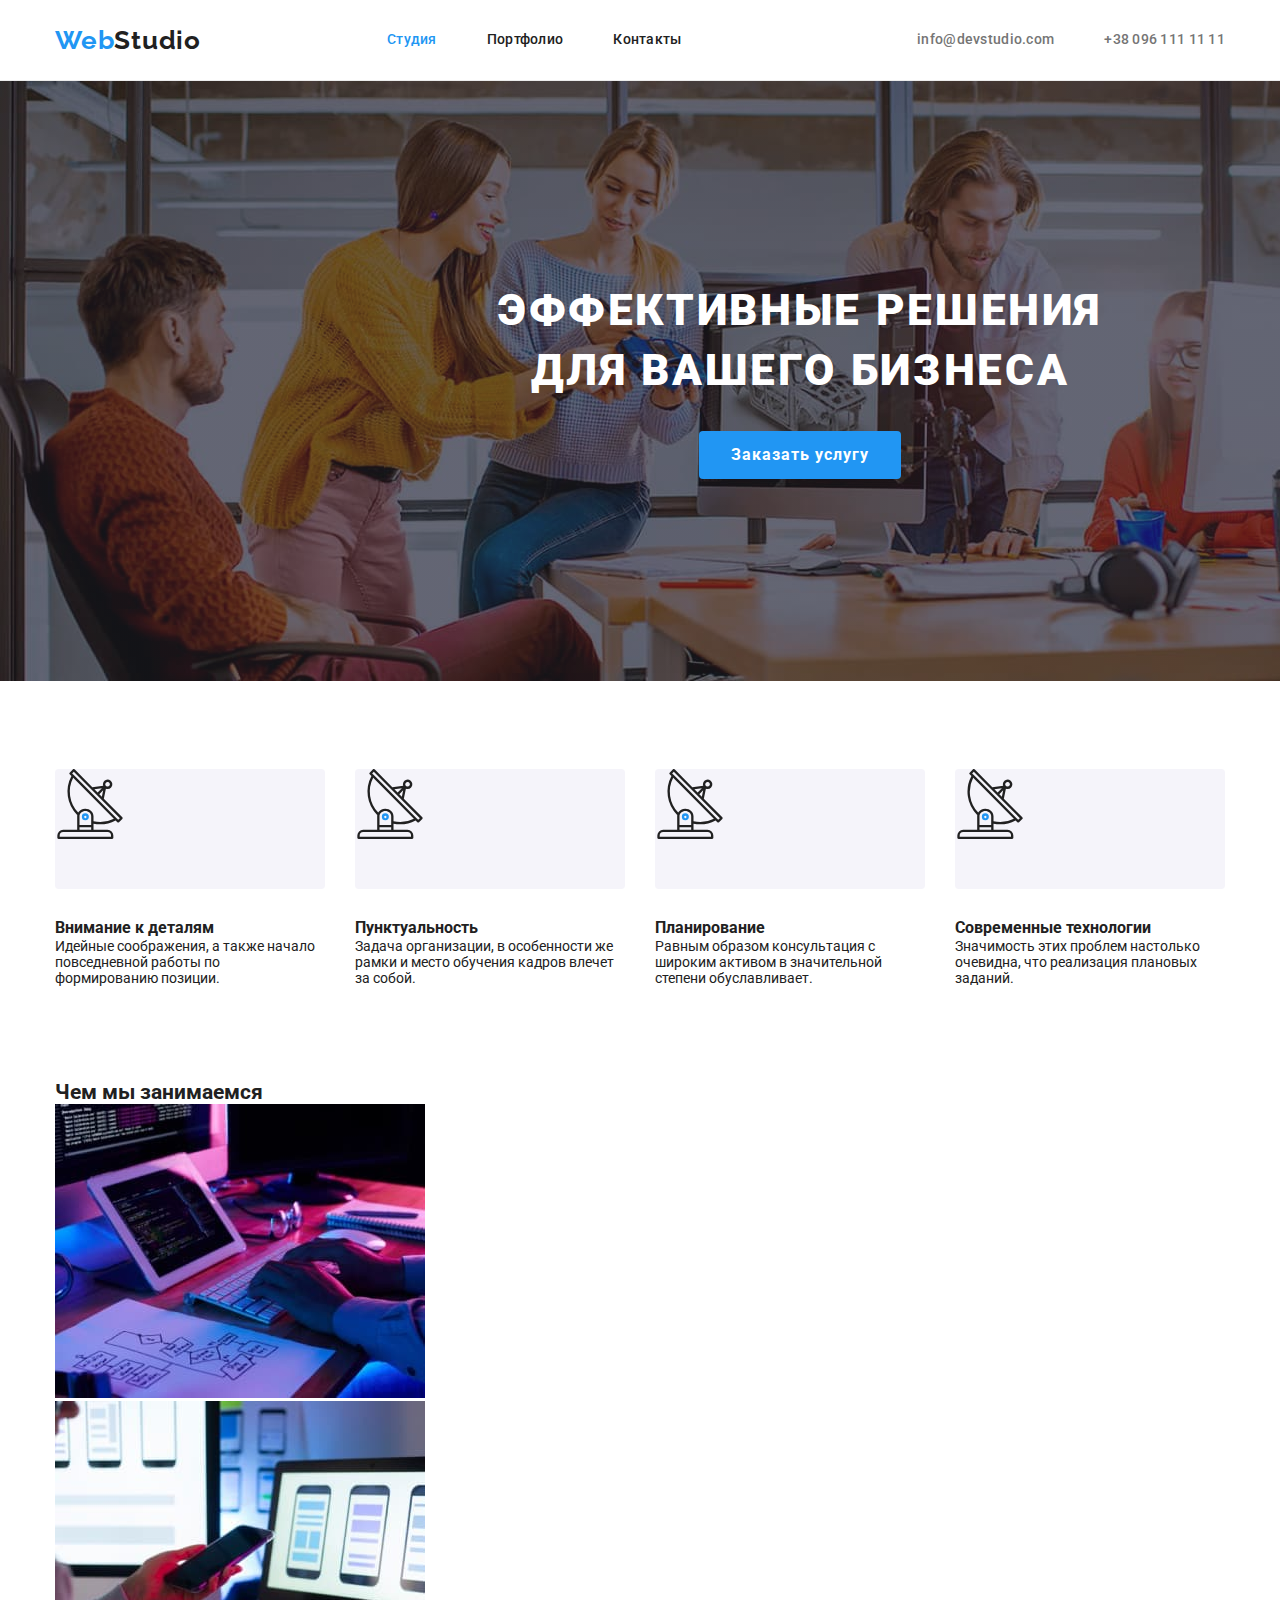
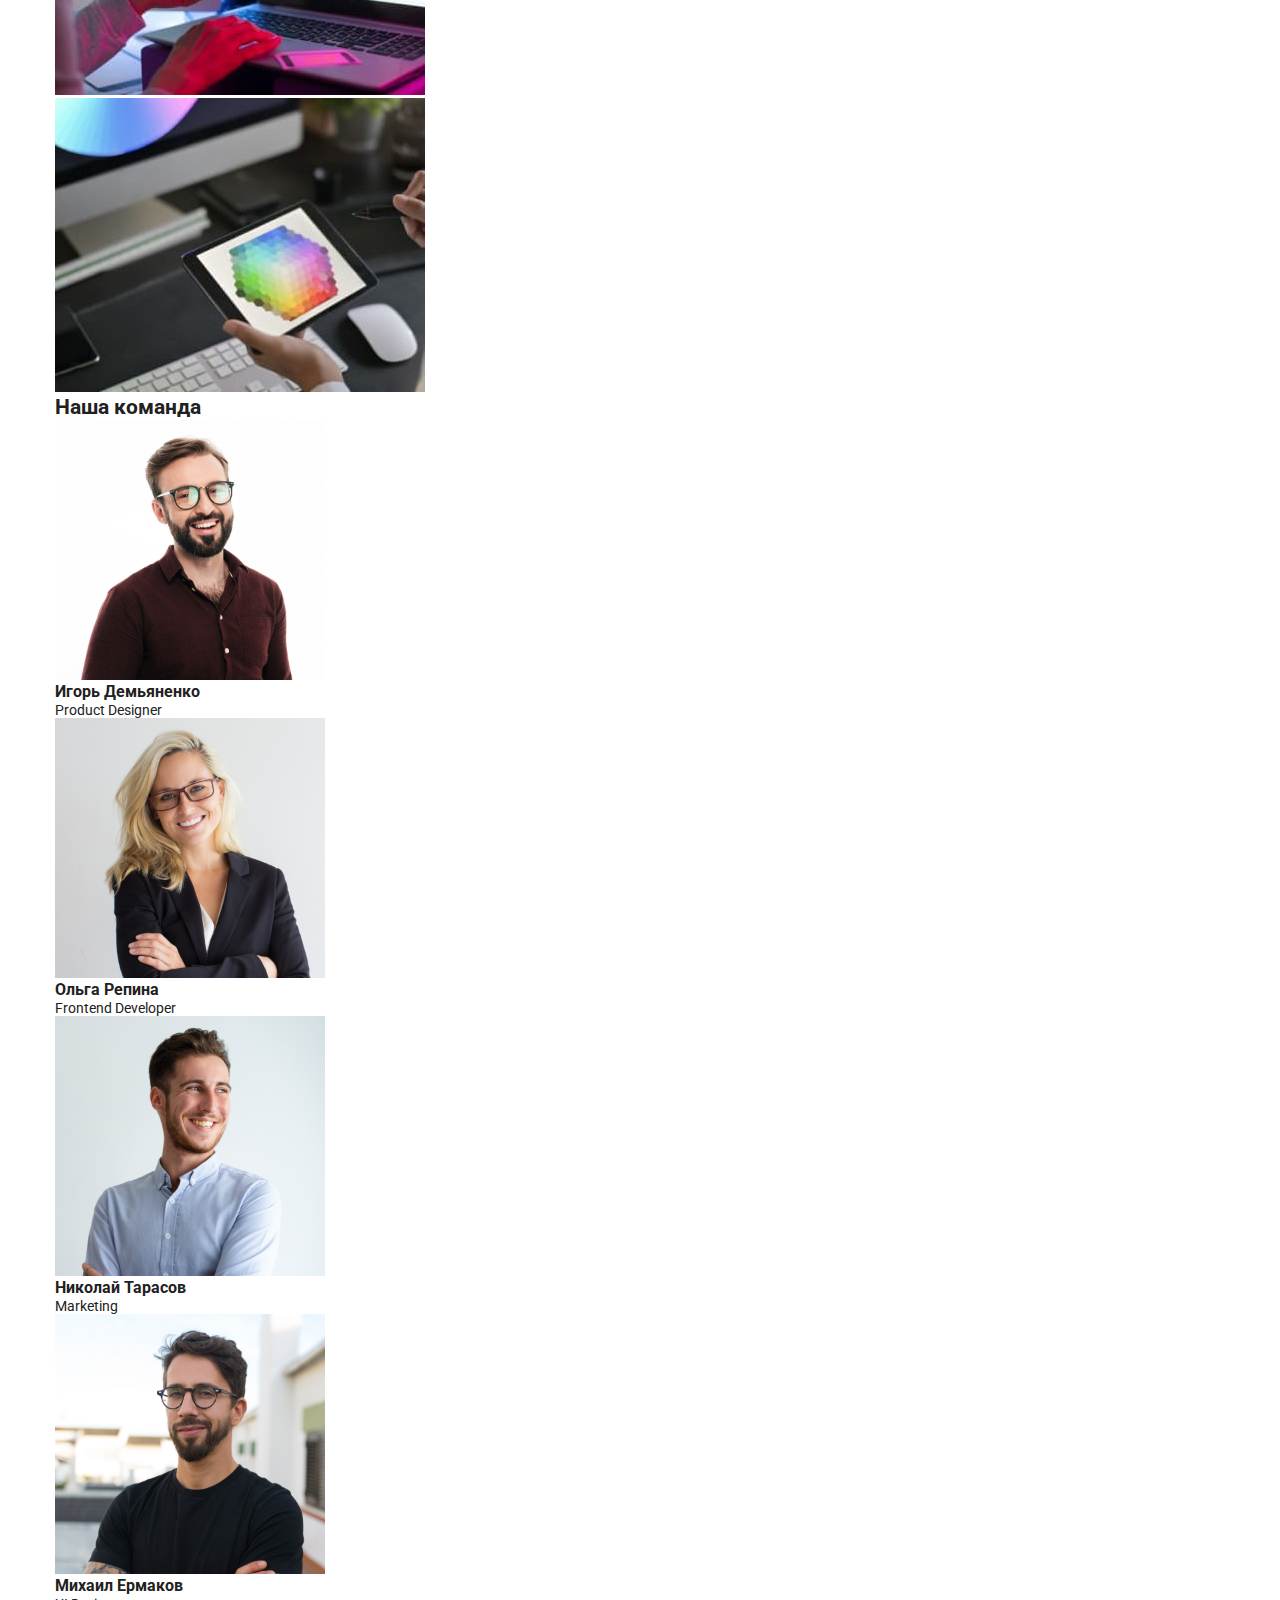
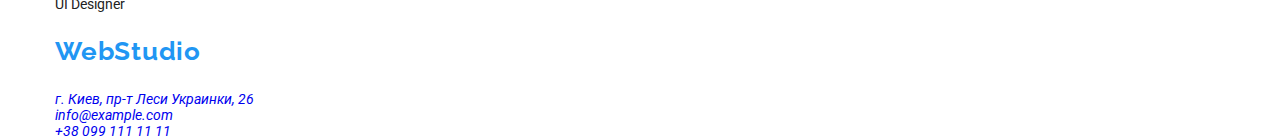
==== index.html @ 87e6124d "mod -4" ====
<!DOCTYPE html>
<html lang="ru">
  <head>
    <meta charset="UTF-8" />
    <meta http-equiv="X-UA-Compatible" content="IE=edge" />
    <meta name="viewport" content="width=device-width, initial-scale=1.0" />
    <link rel="preconnect" href="https://fonts.googleapis.com" />
    <link rel="preconnect" href="https://fonts.gstatic.com" crossorigin />
    <link
      href="https://fonts.googleapis.com/css2?family=Raleway:wght@700&family=Roboto:wght@700;900&display=swap"
      rel="stylesheet"
    />
    <title>WebStudio</title>
    <link
      rel="stylesheet"
      href="https://cdnjs.cloudflare.com/ajax/libs/modern-normalize/1.1.0/modern-normalize.min.css"
    />
    <link rel="stylesheet" href="./css/styles.css" />
  </head>

  <body>
    <header class="header">
      <div class="container header-section">
        <a class="logo link" href="./index.html">Web<span class="logo-two">Studio</span> </a>

        <nav class="header-nav">
          <ul class="nav-list list">
            <li class="nav-item"><a class="nav-link link current" href="">Студия</a></li>
            <li class="nav-item">
              <a class="nav-link link" href="./portfolio.html">Портфолио</a>
            </li>
            <li class="nav-item"><a class="nav-link link" href="">Контакты</a></li>
          </ul>
        </nav>

        <ul class="header-contacts list">
          <li class="header-item">
            <a class="header-contact link" href="mailto:info@devstudio.com">info@devstudio.com</a>
          </li>
          <li class="header-item">
            <a class="header-contact link envelope" href="tel:+380961111111">+38 096 111 11 11</a>
          </li>
        </ul>
      </div>
    </header>

    <main>
      <!-- section 1 -->

      <section class="title">
        <div class="container">
          <!-- <div class="hero-container"> -->
          <h1 class="main-title">Эффективные решения для вашего бизнеса</h1>
          <button type="button" class="main-btn">Заказать услугу</button>
          <!-- </div> -->
        </div>
      </section>

      <!-- section 2 -->

      <section class="reasons">
        <div class="container">
          <h2 class="visually-hidden">Качества</h2>
          <ul class="reasons-list list">
            <li class="reasons-item">
              <h3 class="reasons-title">Внимание к деталям</h3>
              <p class="reasons-text">
                Идейные соображения, а также начало повседневной работы по формированию позиции.
              </p>
            </li>
            <li class="reasons-item">
              <h3 class="reasons-title">Пунктуальность</h3>
              <p class="reasons-text">
                Задача организации, в особенности же рамки и место обучения кадров влечет за собой.
              </p>
            </li>
            <li class="reasons-item">
              <h3 class="reasons-title">Планирование</h3>
              <p class="reasons-text">
                Равным образом консультация с широким активом в значительной степени обуславливает.
              </p>
            </li>
            <li class="reasons-item">
              <h3 class="reasons-title">Современные технологии</h3>
              <p class="reasons-text">
                Значимость этих проблем настолько очевидна, что реализация плановых заданий.
              </p>
            </li>
          </ul>
        </div>
      </section>

      <!-- section 3 -->

      <section class="about">
        <div class="container">
          <h2 class="about-subtitle">Чем мы занимаемся</h2>
          <ul class="about-list list">
            <li class="about-item">
              <img
                class="about-img"
                src="./images/about-img-1.jpg"
                alt="Разработка програмного обезпечения"
                width="370"
                height="294"
              />
            </li>
            <li class="about-item">
              <img
                class="about-img"
                src="./images/about-img-3.jpg"
                alt="Сосдание приложения для мобильных устройств"
                width="370"
                height="294"
              />
            </li>
            <li class="about-item">
              <img
                class="about-img"
                src="./images/about-img-2.jpg"
                alt="Рбота с палитрой цветов"
                width="370"
                height="294"
              />
            </li>
          </ul>
        </div>
      </section>

      <!-- section 4 -->

      <section class="specialist">
        <div class="container">
          <h2 class="specialist-title">Наша команда</h2>
          <ul class="specialist-list list">
            <li class="specialist-item">
              <img
                class="specialist-img"
                src="./images/tiam-img-1.jpg"
                alt="Дизайнер продукта"
                width="270"
                height="260"
              />
              <div class="card-content">
                <h3 class="specialist-item-title">Игорь Демьяненко</h3>
                <p class="specialist-text" lang="en">Product Designer</p>
              </div>
            </li>
            <li class="specialist-item">
              <img
                class="specialist-img"
                src="./images/tiam-img-2.jpg"
                alt="Фронтенд-разработчик"
                width="270"
                height="260"
              />
              <div class="card-content">
                <h3 class="specialist-item-title">Ольга Репина</h3>
                <p class="specialist-text" lang="en">Frontend Developer</p>
              </div>
            </li>
            <li class="specialist-item">
              <img
                class="specialist-img"
                src="./images/tiam-img-3.jpg"
                alt="Маркетинг"
                width="270"
                height="260"
              />
              <div class="card-content">
                <h3 class="specialist-item-title">Николай Тарасов</h3>
                <p class="specialist-text" lang="en">Marketing</p>
              </div>
            </li>
            <li class="specialist-item">
              <img
                class="specialist-img"
                src="./images/tiam-img-4.jpg"
                alt="Дизайнер пользовательского интерфейса"
                width="270"
                height="260"
              />
              <div class="card-content">
                <h3 class="specialist-item-title">Михаил Ермаков</h3>
                <p class="specialist-text" lang="en">UI Designer</p>
              </div>
            </li>
          </ul>
        </div>
      </section>
    </main>

    <!-- section 5 -->
    <footer class="footer">
      <div class="container">
        <a class="logo link" href="/index.html">Web<span class="logo-footer">Studio</span></a>
        <address class="address">
          <ul class="footer-list list">
            <li class="footer-address">
              <a class="footer-map link" href="https://goo.gl/maps/9qzrubKN1GBcPVM38" target="blank"
                >г. Киев, пр-т Леси Украинки, 26</a
              >
            </li>
            <li class="footer-item">
              <a class="footer-contact link" href="mailto:info@example.com">info@example.com</a>
            </li>
            <li class="footer-item">
              <a class="footer-contact link" href="tel:+380991111111">+38 099 111 11 11</a>
            </li>
          </ul>
        </address>
      </div>
    </footer>
  </body>
</html>
---- css/styles.css ----
:root {
  --header-color: #212121;
  --title-color: #ffffff;
  --contact-color: #757575;
  --logo-footer: #ffffff;
  --allocate-color: #2196f3;
  --button-text: #ffffff;
  --white-color: #ffffff;
  --pictures-margin: 30px;
  --title-text-color: #212121;
  --btn-hover-color: #188ce8;
}

body {
  font-family: 'Roboto', sans-serif;
  background: #ffffff;
  color: #212121;
  font-size: 14px;
}
.container {
  margin-left: auto;
  margin-right: auto;
  /* outline: 5px solid green; */
  width: 1200px;
  padding-left: 15px;
  padding-right: 15px;
}
h1,
h2,
h3,
h4,
h5,
h6,
p {
  margin: 0;
}

ul {
  list-style: none;
  padding-left: 0px;
  margin: 0;
}

.list {
  padding: 0;
  margin: 0;
  list-style: none;
}

.link {
  text-decoration: none;
}

.visually-hidden {
  position: absolute;
  white-space: nowrap;
  width: 1px;
  height: 1px;
  overflow: hidden;
  border: 0;
  padding: 0;
  clip: rect(0 0 0 0);
  clip-path: inset(50%);
  margin: -1px;
}
/* -----------header---------- */
.header {
  background: #ffffff;
  border-bottom: 1px solid #ececec;
}
.header-section {
  display: flex;
  align-items: center;
}

.logo {
  padding-top: 24px;
  padding-bottom: 24px;
  display: inline-block;
  font-family: 'Raleway';
  font-style: normal;
  font-weight: 700;
  font-size: 26px;
  line-height: 1.19;
  letter-spacing: 0.03em;
  color: #2196f3;
}

.logo-two {
  font-family: 'Raleway';
  font-style: normal;
  font-weight: 700;
  font-size: 26px;
  line-height: 1.19;
  letter-spacing: 0.03em;
  color: #212121;
}
.nav-link:hover,
.nav-link:focus,
.header-contact:hover,
.header-contact:focus {
  color: var(--allocate-color);
}
/* .nav-item + .nav-item {
  margin-left: 50px;
} */
.nav-item:not(:last-child) {
  margin-right: 50px;
}
/* .nav-item:last-child {
  margin-right: 0;
} */
.nav-link {
  display: block;
  padding-top: 32px;
  padding-bottom: 32px;

  font-style: normal;
  font-weight: 500;
  font-size: 14px;
  line-height: 1.14;
  letter-spacing: 0.02em;
  color: var(--header-color);
}
.header-nav {
  margin-left: 93px;
}

.nav-list {
  display: flex;
  margin-left: 93px;
}

.nav-list .nav-link.current {
  color: var(--allocate-color);
}
.header-contact {
  display: block;
  padding-top: 32px;
  padding-bottom: 32px;
  font-style: normal;
  font-weight: 500;
  font-size: 14px;
  line-height: 1.14;
  letter-spacing: 0.02em;
  color: var(--contact-color);
}

.header-contacts {
  display: flex;
  margin-left: auto;
}
/* .header-item:not(:last-child) {
  margin-right: 50px;
} */
.header-item + .header-item {
  margin-left: 50px;
}

/* --------section 1-------- */

.title {
  background-color: #2f303a;
  text-align: center;
  padding-top: 200px;
  padding-bottom: 200px;
  min-width: 1600px;
  height: 600px;
  margin-left: auto;
  margin-right: auto;
  background-image: linear-gradient(rgba(47, 48, 58, 0.4), rgba(47, 48, 58, 0.4)),
    url(../images/bg-hero.jpg);
  background-position: center;
  background-repeat: no-repeat;
  background-size: contain;
}
.hero-container {
  padding-top: 200px;
  padding-bottom: 200px;
  text-align: center;
}
.main-title {
  display: inline-block;
  width: 696px;
  margin: 0 0 30px 0;

  font-style: normal;
  font-weight: 900;
  font-size: 44px;
  line-height: 1.36;
  letter-spacing: 0.06em;
  text-transform: uppercase;
  color: var(--title-color);
}

.main-btn {
  color: var(--white-color);
  background-color: var(--allocate-color);
  cursor: pointer;
  border: none;
  line-height: 1.8;
  letter-spacing: 0.06em;
  text-align: center;
  font-size: 16px;
  font-weight: 700;
  border-radius: 4px;
  padding: 10px 32px;
  display: block;
  margin: auto;
}

.main-btn:hover,
.main-btn:focus {
  background-color: var(--btn-hover-color);
}

/* --------section 2-------- */
.reasons {
  background: #ffffff;
  padding-top: 88px;
  padding-bottom: 94px;
}
.reasons-list {
  display: flex;
}
.reasons-item {
  justify-content: flex-start;
  margin-right: 30px;
  width: 270px;
}
.reasons-item:last-child {
  margin-right: 0;
}
.reasons-item::before {
  display: block;
  border-radius: 4px;
  content: '';
  margin-bottom: 30px;
  height: 120px;
  background-color: #f5f4fa;
  /* outline: 1px solid red; */
   background-image: url(../images/antenna.svg);
  background-repeat: no-repeat;
  background-size: contain;
  background-position: center;
/* }
.reasons-item:nth-child(1)::before {
  background-image: url(../images/antenna.svg);
}
.reasons-item:nth-child(2)::before {
  background-image: url(../images/clock.svg);
}
.reasons-item:nth-child(3)::before {
  background-image: url(../images/diagram.svg);
}
.reasons-item:nth-child(4)::before {
  background-image: url(../images/astronaut.svg);
} */
.reasons-title {
  margin-bottom: 0;

  font-style: normal;
  font-weight: 700;
  font-size: 14px;
  line-height: 1.14;
  letter-spacing: 0.03em;
  text-transform: uppercase;
  color: #212121;
}
.reasons-text {
  margin-bottom: 0;
  margin-top: 10px;

  font-style: normal;
  font-weight: 400;
  font-size: 14px;
  line-height: 1.71;
  letter-spacing: 0.03em;
  color: #757575;
}

/* --------section 3-------- */

.about {
  background: #ffffff;
  padding-bottom: 94px;
}
.about-img {
  display: block;
  max-width: 100%;
  height: auto;
}
.about-list {
  display: flex;
  margin-top: 50px;
}
.about-item {
  justify-content: flex-start;
  margin-right: 30px;
  width: 370px;
}

.about-item:last-child {
  margin-right: 0;
}
.about-subtitle {
  margin-bottom: 0;
  margin-top: 0;

  font-style: normal;
  text-align: center;
  font-weight: 700;
  font-size: 36px;
  line-height: 1.16;
  letter-spacing: 0.03em;
  color: #212121;
}

/* --------section 4-------- */

.specialist {
  background-color: #f5f4fa;

  padding-top: 94px;
  padding-bottom: 94px;
}

.specialist-img {
  display: block;
}
.specialist-list {
  display: flex;
  padding-left: 0px;
  margin: 0;

  margin-left: calc(-1 * var(--pictures-margin));
}
.specialist-item {
  flex-basis: calc(100% / 4 - var(--pictures-margin));
  margin-left: var(--pictures-margin);
  background-color: #ffffff;
  box-shadow: 0px 1px 3px rgba(0, 0, 0, 0.12), 0px 1px 1px rgba(0, 0, 0, 0.14),
    0px 2px 1px rgba(0, 0, 0, 0.2);
}

/* .specialist-item {
  flex-basis: calc(100% / 4 - var(--pictures-margin));
  margin-left: var(--pictures-margin);
} */
.specialist-item-title {
  margin-bottom: 10px;
  font-style: normal;
  font-weight: 500;
  font-size: 16px;
  line-height: 1.18;
  text-align: center;
  letter-spacing: 0.03em;
  color: #212121;
}
.specialist-title {
  margin-top: 0;
  margin-bottom: 50px;

  font-style: normal;
  font-weight: 700;
  font-size: 36px;
  line-height: 1.16;
  text-align: center;
  letter-spacing: 0.03em;
  color: #212121;
}

.specialist-text {
  font-style: normal;
  font-weight: 400;
  font-size: 16px;
  line-height: 1.18;
  text-align: center;
  letter-spacing: 0.03em;
  color: #757575;
}

/* --------section 5-------- */
.footer {
  background: #2f303a;
  padding-top: 60px;
  padding-bottom: 60px;
}
.footer-list {
  margin-top: 20px;
  margin-bottom: 0;
}
.footer-map {
  font-style: normal;
  font-weight: 400;
  font-size: 14px;
  line-height: 24px;
  letter-spacing: 0.03em;
  color: #ffffff;
}
.footer-map:hover,
.footer-map:focus {
  color: var(--allocate-color);
}

.footer-item {
  margin-top: 9px;
  margin-bottom: 0;
}
.footer-contact:hover,
.footer-contact:focus {
  color: var(--allocate-color);
}

.logo-footer {
  font-family: 'Raleway';
  font-style: normal;
  font-weight: 700;
  font-size: 26px;
  line-height: 1.19;
  letter-spacing: 0.03em;
  color: var(--logo-footer);
}

.footer-address {
  font-style: normal;
  font-weight: 400;
  font-size: 14px;
  line-height: 1.71;
  letter-spacing: 0.03em;
  color: #ffffff;
}

.footer-contact {
  font-style: normal;
  font-weight: 400;
  font-size: 14px;
  line-height: 1.71;
  letter-spacing: 0.03em;
  color: rgba(255, 255, 255, 0.6);
}
/* --------portfolio------ */

/* ------- section butten------ */
.button {
  padding-top: 94px;
  padding-bottom: 94px;
}
.main-button {
  background-color: #f5f4fa;
  color: #212121;
  cursor: pointer;
  line-height: 1.62;
  font-size: 16px;
  font-weight: 500;
  border: none;
  border-radius: 4px;
  padding: 6px 22px;
  display: block;
  min-width: 73px;
  text-align: center;
  /* font-family: 'Roboto';
  font-style: normal;
  font-weight: 500;
  font-size: 16px;
  line-height: 1.62;
  text-align: center;
  letter-spacing: 0.03em;
  color: #212121; */
}
.button-list {
  display: flex;
  justify-content: center;
  margin-bottom: 50px;
}
.button-item:not(:last-child) {
  margin-right: 8px;
}

.main-button-btn {
  background: #2196f3;
  line-height: 1.62;
  font-size: 16px;
  font-weight: 500;
  border: none;
  border-radius: 4px;
  padding: 6px 22px;
  display: block;
  min-width: 73px;
  text-align: center;
  color: var(--button-text);
}

.main-button:hover,
.main-button:focus {
  background-color: #2196f3;
  color: #ffffff;
  cursor: pointer;
}

/* -----section picture---- */
.picture-list {
  display: flex;
  flex-wrap: wrap;
  margin-left: calc(-1 * var(--pictures-margin));
  margin-top: calc(-1 * var(--pictures-margin));
}
.border {
  border: 1px solid #eeeeee;
}
.pic-content {
  padding: 20px 24px;
}
.card-content {
  background-color: var(--white-color);
  padding-top: 30px;
  padding-bottom: 30px;
}
.picture-img {
  display: block;
  max-width: 100%;
  height: auto;

  /* background-color: #ffffff;
  border: 1px solid #eeeeee;
  box-sizing: border-box;
} */
}
.picture-item {
  flex-basis: calc(100% / 3 - var(--pictures-margin));
  margin-left: var(--pictures-margin);
  margin-top: var(--pictures-margin);
  /* material shadow v1 */
}

/* .picture-item:nth-child(3n) {
  margin-right: o;
} */

.picture-title {
  font-weight: 700;
  font-size: 18px;
  line-height: 2;
  letter-spacing: 0.06em;
  color: var(--title-text-color);
}

.picture-text {
  padding-left: 24px;
  margin-top: 4px;
  padding-bottom: 20px;
  font-weight: 400;
  font-size: 16px;
  line-height: 1.87;
  letter-spacing: 0.03em;
  color: var(--contact-color);
}

/* overlay */

/* .overlay {
  max-width: 1600px;
  min-height: 600px;
  margin-left: auto;
  margin-right: auto;
  background-repeat: no-repeat;
  background-size: cover;
  background-position: center;
  background-image: linear-gradient(to right, rgba(47, 48, 58, 0.4), rgba(47, 48, 58, 0.4)),
    url('../images/Img\ \(1\).jpg');
} */
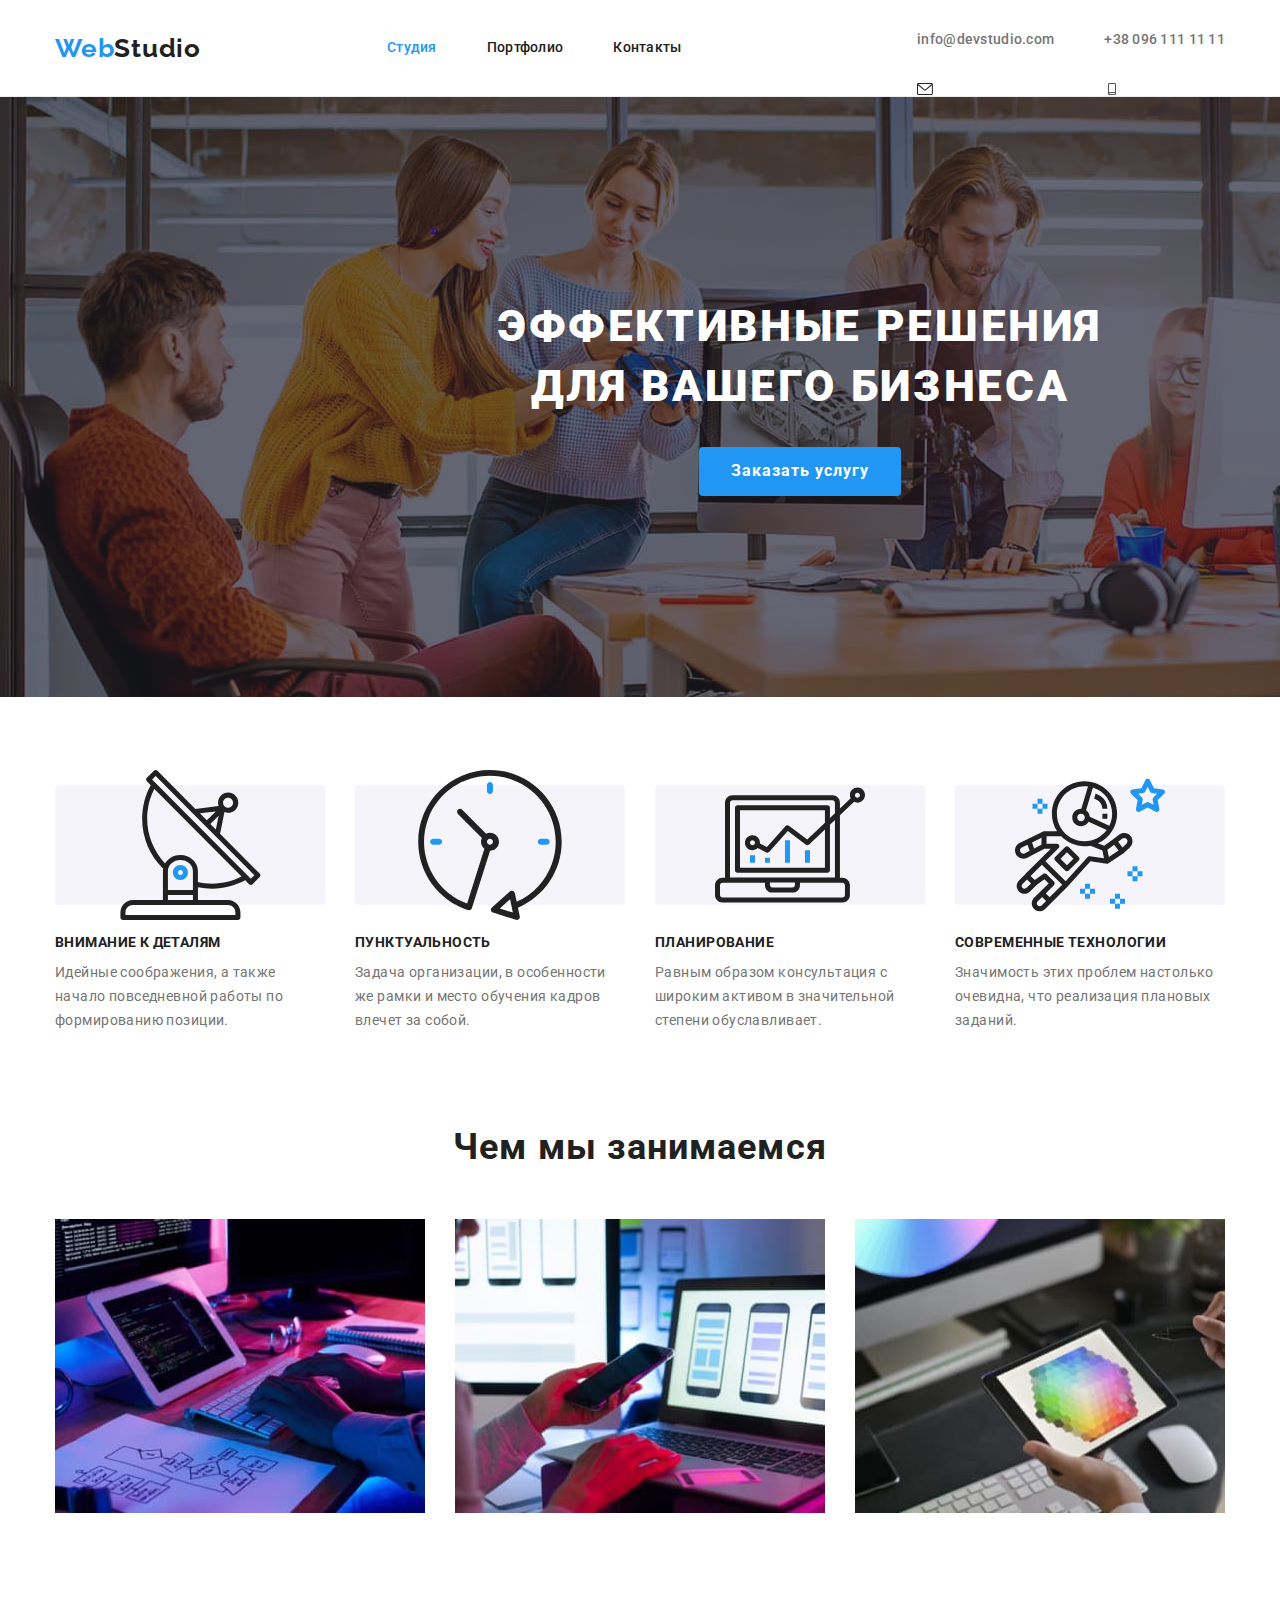
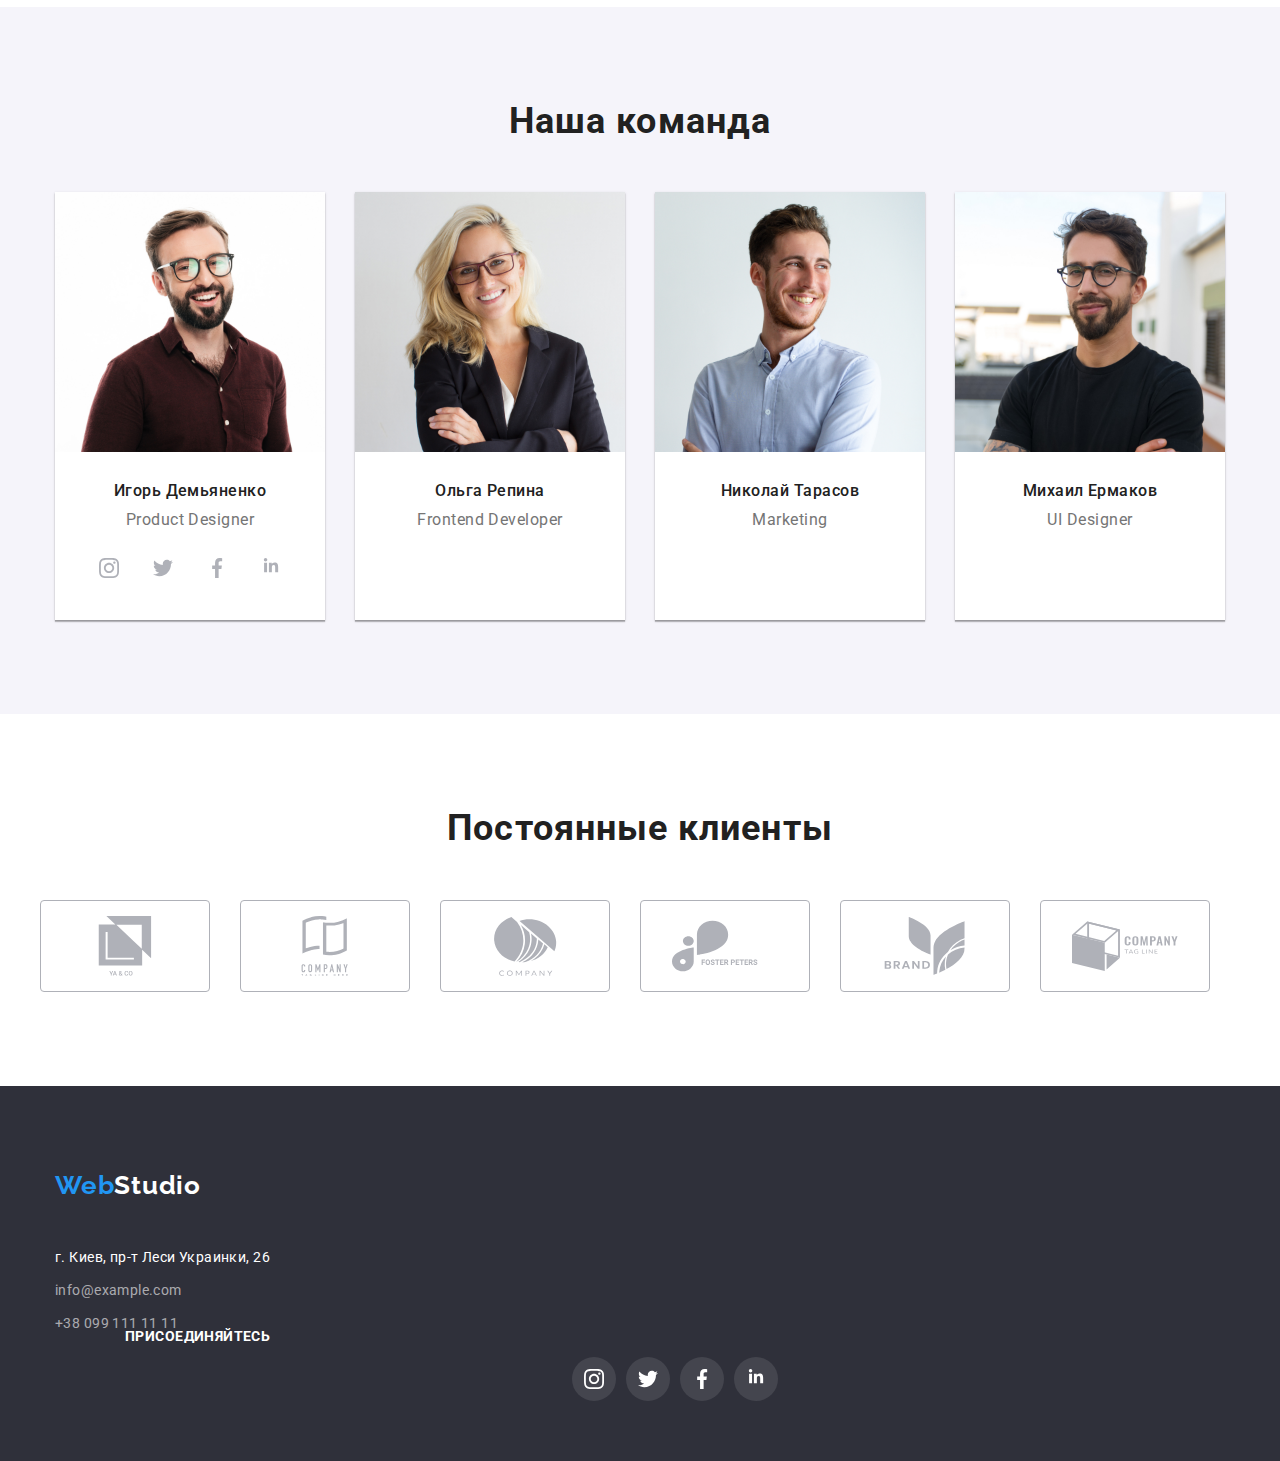
==== commit 7b960bbe: "dom-4" ====
--- a/index.html
+++ b/index.html
@@ -7,8 +7,8 @@
     <link rel="preconnect" href="https://fonts.googleapis.com" />
     <link rel="preconnect" href="https://fonts.gstatic.com" crossorigin />
     <link
-      href="https://fonts.googleapis.com/css2?family=Raleway:wght@700&family=Roboto:wght@700;900&display=swap"
       rel="stylesheet"
+      href="https://fonts.googleapis.com/css2?family=Raleway:wght@700&amp;family=Roboto:wght@400;500;700;900&amp;display=swap"
     />
     <title>WebStudio</title>
     <link
@@ -36,9 +36,15 @@
         <ul class="header-contacts list">
           <li class="header-item">
             <a class="header-contact link" href="mailto:info@devstudio.com">info@devstudio.com</a>
+            <svg class="mail" width="16;" height="12px">
+              <use href="./images/symbol-defs.svg#icon-mail"></use>
+            </svg>
           </li>
           <li class="header-item">
             <a class="header-contact link envelope" href="tel:+380961111111">+38 096 111 11 11</a>
+            <svg class="mail" width="10;" height="16px;">
+              <use href="./images/symbol-defs.svg#icon-smartphone"></use>
+            </svg>
           </li>
         </ul>
       </div>
@@ -63,24 +69,44 @@
           <h2 class="visually-hidden">Качества</h2>
           <ul class="reasons-list list">
             <li class="reasons-item">
+              <div class="icon">
+                <svg class="antena-icon" widht="70px" heigt="70px">
+                  <use href="./images/symbol-defs.svg#icon-antenna"></use>
+                </svg>
+              </div>
               <h3 class="reasons-title">Внимание к деталям</h3>
               <p class="reasons-text">
                 Идейные соображения, а также начало повседневной работы по формированию позиции.
               </p>
             </li>
             <li class="reasons-item">
+              <div class="icon">
+                <svg class="antena-icon" widht="70px" heigt="70px">
+                  <use href="./images/symbol-defs.svg#icon-clock"></use>
+                </svg>
+              </div>
               <h3 class="reasons-title">Пунктуальность</h3>
               <p class="reasons-text">
                 Задача организации, в особенности же рамки и место обучения кадров влечет за собой.
               </p>
             </li>
             <li class="reasons-item">
+              <div class="icon">
+                <svg class="antena-icon" widht="70px" heigt="70px">
+                  <use href="./images/symbol-defs.svg#icon-diagram"></use>
+                </svg>
+              </div>
               <h3 class="reasons-title">Планирование</h3>
               <p class="reasons-text">
                 Равным образом консультация с широким активом в значительной степени обуславливает.
               </p>
             </li>
             <li class="reasons-item">
+              <div class="icon">
+                <svg class="antena-icon" widht="70px" heigt="70px">
+                  <use href="./images/symbol-defs.svg#icon-astronaut"></use>
+                </svg>
+              </div>
               <h3 class="reasons-title">Современные технологии</h3>
               <p class="reasons-text">
                 Значимость этих проблем настолько очевидна, что реализация плановых заданий.
@@ -144,6 +170,36 @@
               <div class="card-content">
                 <h3 class="specialist-item-title">Игорь Демьяненко</h3>
                 <p class="specialist-text" lang="en">Product Designer</p>
+                <ul class="master-icon-list">
+                  <li class="master-icon-item">
+                    <a href class="master-icon-link">
+                      <svg class="master-icon-icon" width="20px" height="20px">
+                        <use href="images/symbol-defs.svg#icon-instagram"></use>
+                      </svg>
+                    </a>
+                  </li>
+                  <li class="master-icon-item">
+                    <a href class="master-icon-link">
+                      <svg class="master-icon-icon" width="20px" height="20px">
+                        <use href="./images/symbol-defs.svg#icon-twitter-1"></use>
+                      </svg>
+                    </a>
+                  </li>
+                  <li class="master-icon-item">
+                    <a href class="master-icon-link">
+                      <svg class="master-icon-icon" width="20px" height="20px">
+                        <use href="./images/symbol-defs.svg#icon-facebook"></use>
+                      </svg>
+                    </a>
+                  </li>
+                  <li class="master-icon-item">
+                    <a href class="master-icon-link">
+                      <svg class="master-icon-icon" width="20px" height="20px">
+                        <use href="./images/symbol-defs.svg#icon-linkedin"></use>
+                      </svg>
+                    </a>
+                  </li>
+                </ul>
               </div>
             </li>
             <li class="specialist-item">
@@ -184,6 +240,54 @@
                 <h3 class="specialist-item-title">Михаил Ермаков</h3>
                 <p class="specialist-text" lang="en">UI Designer</p>
               </div>
+            </li>
+          </ul>
+        </div>
+      </section>
+      <section class="clients">
+        <div class="container">
+          <h2 class="clients-title">Постоянные клиенты</h2>
+          <ul class="icon-company-list">
+            <li class="company-item">
+              <a class="icon-company" href="">
+                <svg class="button-icon" width="106px" height="60px">
+                  <use href="./images/symbol-defs.svg#icon-Union"></use></svg
+              ></a>
+            </li>
+            <li class="company-item">
+              <a class="icon-company" href="">
+                <svg class="button-icon" width="106px" height="60px">
+                  <use href="./images/symbol-defs.svg#icon-compani"></use>
+                </svg>
+              </a>
+            </li>
+            <li class="company-item">
+              <a class="icon-company" href="">
+                <svg class="button-icon" width="106px" height="60px">
+                  <use href="./images/symbol-defs.svg#icon-companilist"></use>
+                </svg>
+              </a>
+            </li>
+            <li class="company-item">
+              <a class="icon-company" href="">
+                <svg class="button-icon" width="106px" height="60px">
+                  <use href="./images/symbol-defs.svg#icon-fosterpeters"></use>
+                </svg>
+              </a>
+            </li>
+            <li class="company-item">
+              <a class="icon-company" href="">
+                <svg class="button-icon" width="106px" height="60px">
+                  <use href="./images/symbol-defs.svg#icon-brend"></use>
+                </svg>
+              </a>
+            </li>
+            <li class="company-item">
+              <a class="icon-company" href="">
+                <svg class="button-icon" width="106px" height="60px">
+                  <use href="./images/symbol-defs.svg#icon-tagline"></use>
+                </svg>
+              </a>
             </li>
           </ul>
         </div>
@@ -209,6 +313,35 @@
             </li>
           </ul>
         </address>
+        <div class="footer-link">
+          <h2 class="footer-title">присоединяйтесь</h2>
+          <ul class="footer-icon-list">
+            <li class="footer-icon-item">
+              <a href class="footer-icon-link"
+                ><svg class="footer-icon-icon" width="20px" height="20px">
+                  <use href="./images/symbol-defs.svg#icon-instagram"></use></svg
+              ></a>
+            </li>
+            <li class="footer-icon-item">
+              <a href class="footer-icon-link"
+                ><svg class="footer-icon-icon" width="20px" height="20px">
+                  <use href="./images/symbol-defs.svg#icon-twitter-1"></use></svg
+              ></a>
+            </li>
+            <li class="footer-icon-item">
+              <a href class="footer-icon-link"
+                ><svg class="footer-icon-icon" width="20px" height="20px">
+                  <use href="./images/symbol-defs.svg#icon-facebook"></use></svg
+              ></a>
+            </li>
+            <li class="footer-icon-item">
+              <a href class="footer-icon-link"
+                ><svg class="footer-icon-icon" width="20px" height="20px">
+                  <use href="./images/symbol-defs.svg#icon-linkedin"></use></svg
+              ></a>
+            </li>
+          </ul>
+        </div>
       </div>
     </footer>
   </body>
--- a/css/styles.css
+++ b/css/styles.css
@@ -9,6 +9,7 @@
   --pictures-margin: 30px;
   --title-text-color: #212121;
   --btn-hover-color: #188ce8;
+  --background-color: #f5f4fa;
 }
 
 body {
@@ -156,7 +157,18 @@
 .header-item + .header-item {
   margin-left: 50px;
 }
-
+.mail {
+  vertical-align: middle;
+  fill: currentColor;
+  margin-right: 10px;
+  width: 16px;
+  height: 12px;
+}
+.tel {
+  margin-right: 10px;
+  vertical-align: middle;
+  fill: currentColor;
+}
 /* --------section 1-------- */
 
 .title {
@@ -231,30 +243,33 @@
 .reasons-item:last-child {
   margin-right: 0;
 }
-.reasons-item::before {
-  display: block;
+.antena-icon {
+  fill: currentColor;
+}
+.icon {
+  display: flex;
+  align-items: center;
+  justify-content: center;
+  width: 270px;
+  height: 120px;
+  margin-bottom: 30px;
+  background-color: var(--background-color);
   border-radius: 4px;
-  content: '';
-  margin-bottom: 30px;
-  height: 120px;
-  background-color: #f5f4fa;
-  /* outline: 1px solid red; */
-   background-image: url(../images/antenna.svg);
-  background-repeat: no-repeat;
-  background-size: contain;
-  background-position: center;
-/* }
-.reasons-item:nth-child(1)::before {
-  background-image: url(../images/antenna.svg);
+  margin-right: 10px;
+  fill: var(--contact-color);
+}
+
+/* .reasons-item:nth-child(1)::before {
+  background-image: url();
 }
 .reasons-item:nth-child(2)::before {
-  background-image: url(../images/clock.svg);
+  background-image: url();
 }
 .reasons-item:nth-child(3)::before {
-  background-image: url(../images/diagram.svg);
+  background-image: url();
 }
 .reasons-item:nth-child(4)::before {
-  background-image: url(../images/astronaut.svg);
+  background-image: url();
 } */
 .reasons-title {
   margin-bottom: 0;
@@ -342,6 +357,37 @@
   box-shadow: 0px 1px 3px rgba(0, 0, 0, 0.12), 0px 1px 1px rgba(0, 0, 0, 0.14),
     0px 2px 1px rgba(0, 0, 0, 0.2);
 }
+.master-icon-list {
+  margin-top: 16px;
+  display: flex;
+  justify-content: center;
+}
+.master-icon-link {
+  width: 44px;
+  height: 44px;
+  border-radius: 50%;
+  display: flex;
+  align-items: center;
+  justify-content: center;
+}
+.master-icon-icon {
+  fill: #afb1b8;
+}
+.master-icon-link:hover {
+  background-color: var(--allocate-color);
+}
+.master-icon-link:focus {
+  background-color: var(--allocate-color);
+}
+.master-icon-link:hover .master-icon-icon {
+  fill: var(--button-text);
+}
+.master-icon-link:focus .master-soc-icon {
+  fill: var(--button-text);
+}
+.master-icon-item + .master-icon-item {
+  margin-left: 10px;
+}
 
 /* .specialist-item {
   flex-basis: calc(100% / 4 - var(--pictures-margin));
@@ -379,7 +425,47 @@
   letter-spacing: 0.03em;
   color: #757575;
 }
-
+/* --------section clients-------- */
+.clients {
+  padding-top: 94px;
+  padding-bottom: 94px;
+  justify-content: center;
+}
+.clients-title {
+  font-size: 36px;
+  line-height: 1.16;
+  text-align: center;
+  letter-spacing: 0.03em;
+  color: var(--title-text-color);
+  margin-bottom: 50px;
+}
+.icon-company-list {
+  display: flex;
+  justify-content: center;
+}
+.company-item {
+  margin-right: 30px;
+}
+.icon-company {
+  color: #afb1b8;
+  display: flex;
+  align-items: center;
+  justify-content: center;
+  width: 170px;
+  height: 92px;
+  border-radius: 4px;
+  border: 1px solid #afb1b8;
+}
+.button-icon {
+  fill: currentColor;
+}
+.icon-company:hover {
+  color: var(--allocate-color);
+  border: 1px solid var(--allocate-color);
+}
+.icon-company:focus {
+  color: var(--allocate-color);
+}
 /* --------section 5-------- */
 .footer {
   background: #2f303a;
@@ -438,6 +524,44 @@
   line-height: 1.71;
   letter-spacing: 0.03em;
   color: rgba(255, 255, 255, 0.6);
+}
+
+/* ----присоединайся -----*/
+.footer-link {
+  margin-left: 70px;
+}
+.footer-title {
+  font-size: 14px;
+  line-height: 1.14px;
+  letter-spacing: 0.03em;
+  text-transform: uppercase;
+  color: var(--title-color);
+  margin-bottom: 20px;
+}
+.footer-icon-list {
+  display: flex;
+  justify-content: center;
+}
+.footer-icon-link {
+  display: flex;
+  align-items: center;
+  justify-content: center;
+  background-color: rgba(255, 255, 255, 0.1);
+  width: 44px;
+  height: 44px;
+  border-radius: 50%;
+}
+.footer-icon-icon {
+  fill: var(--title-color);
+}
+.footer-icon-item + .footer-icon-item {
+  margin-left: 10px;
+}
+.footer-icon-link:hover {
+  background-color: var(--allocate-color);
+}
+.footer-icon-link:focus {
+  background-color: var(--allocate-color);
 }
 /* --------portfolio------ */
 
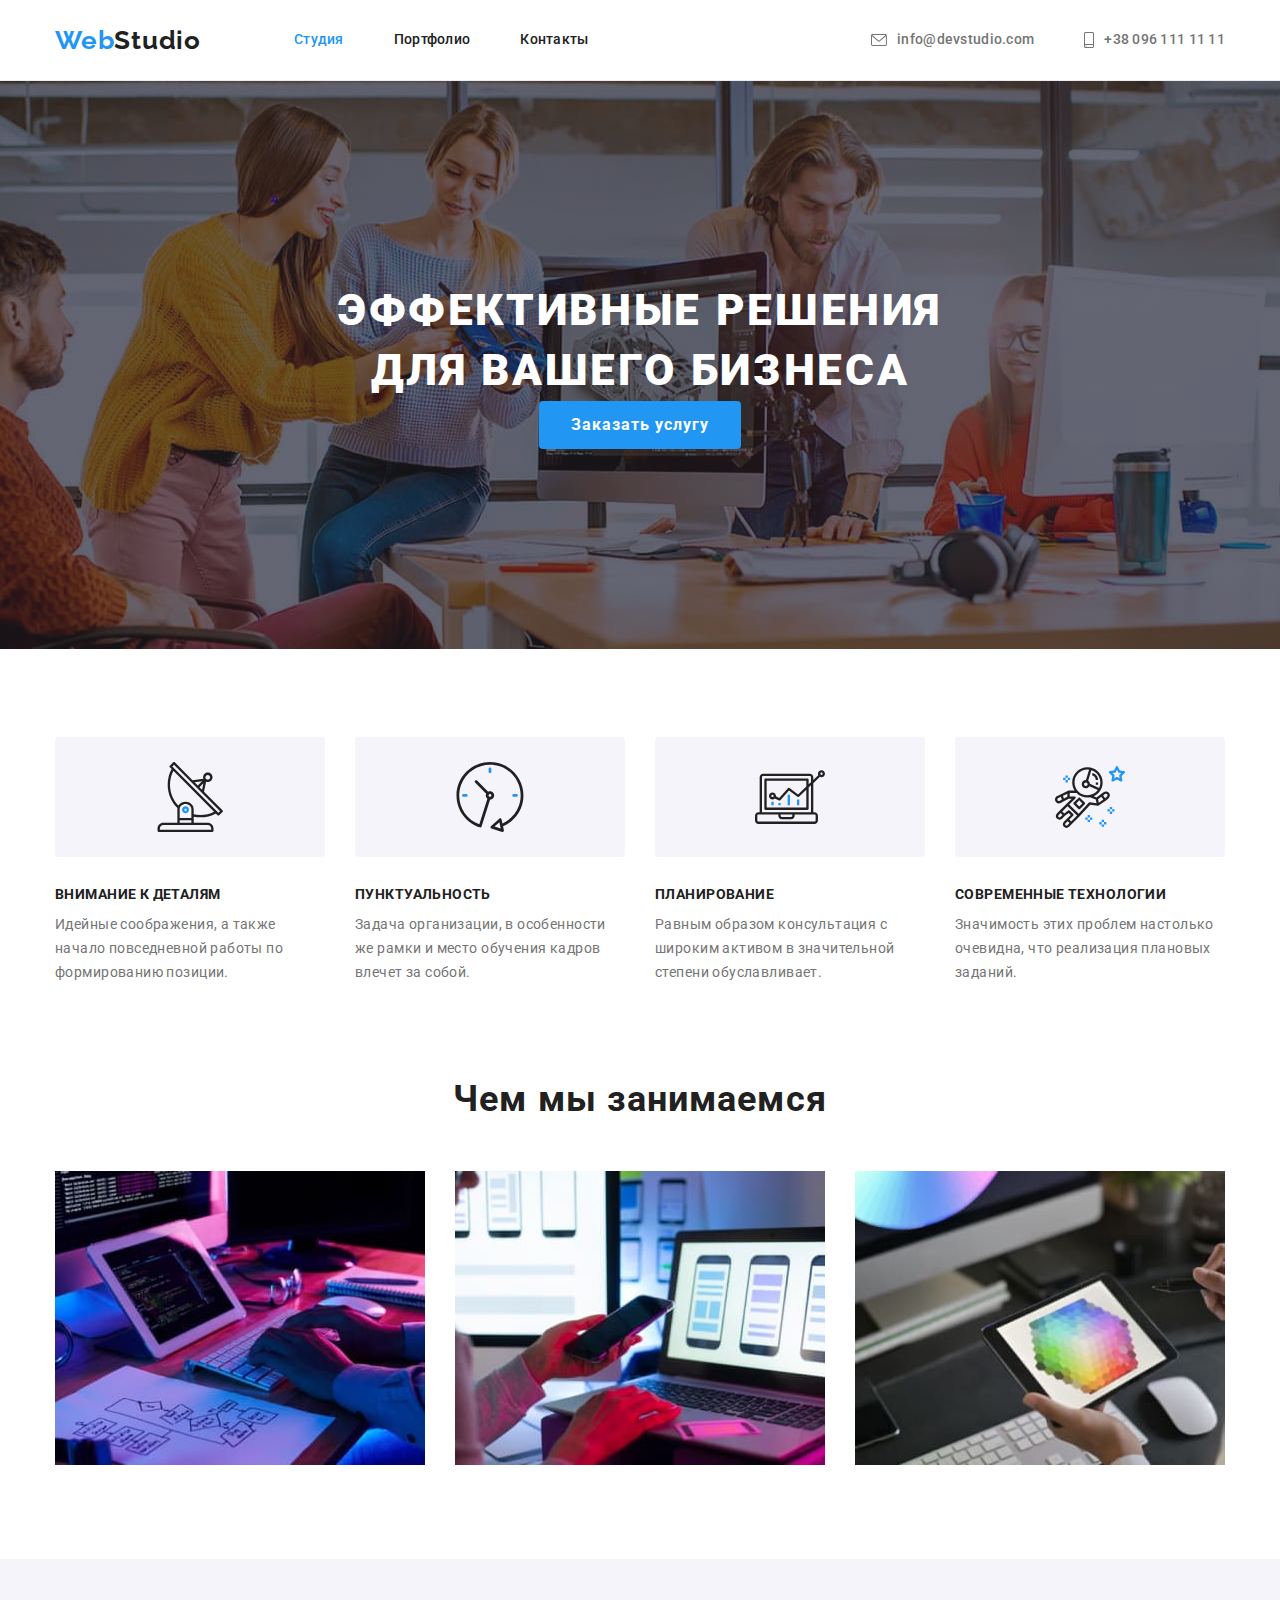
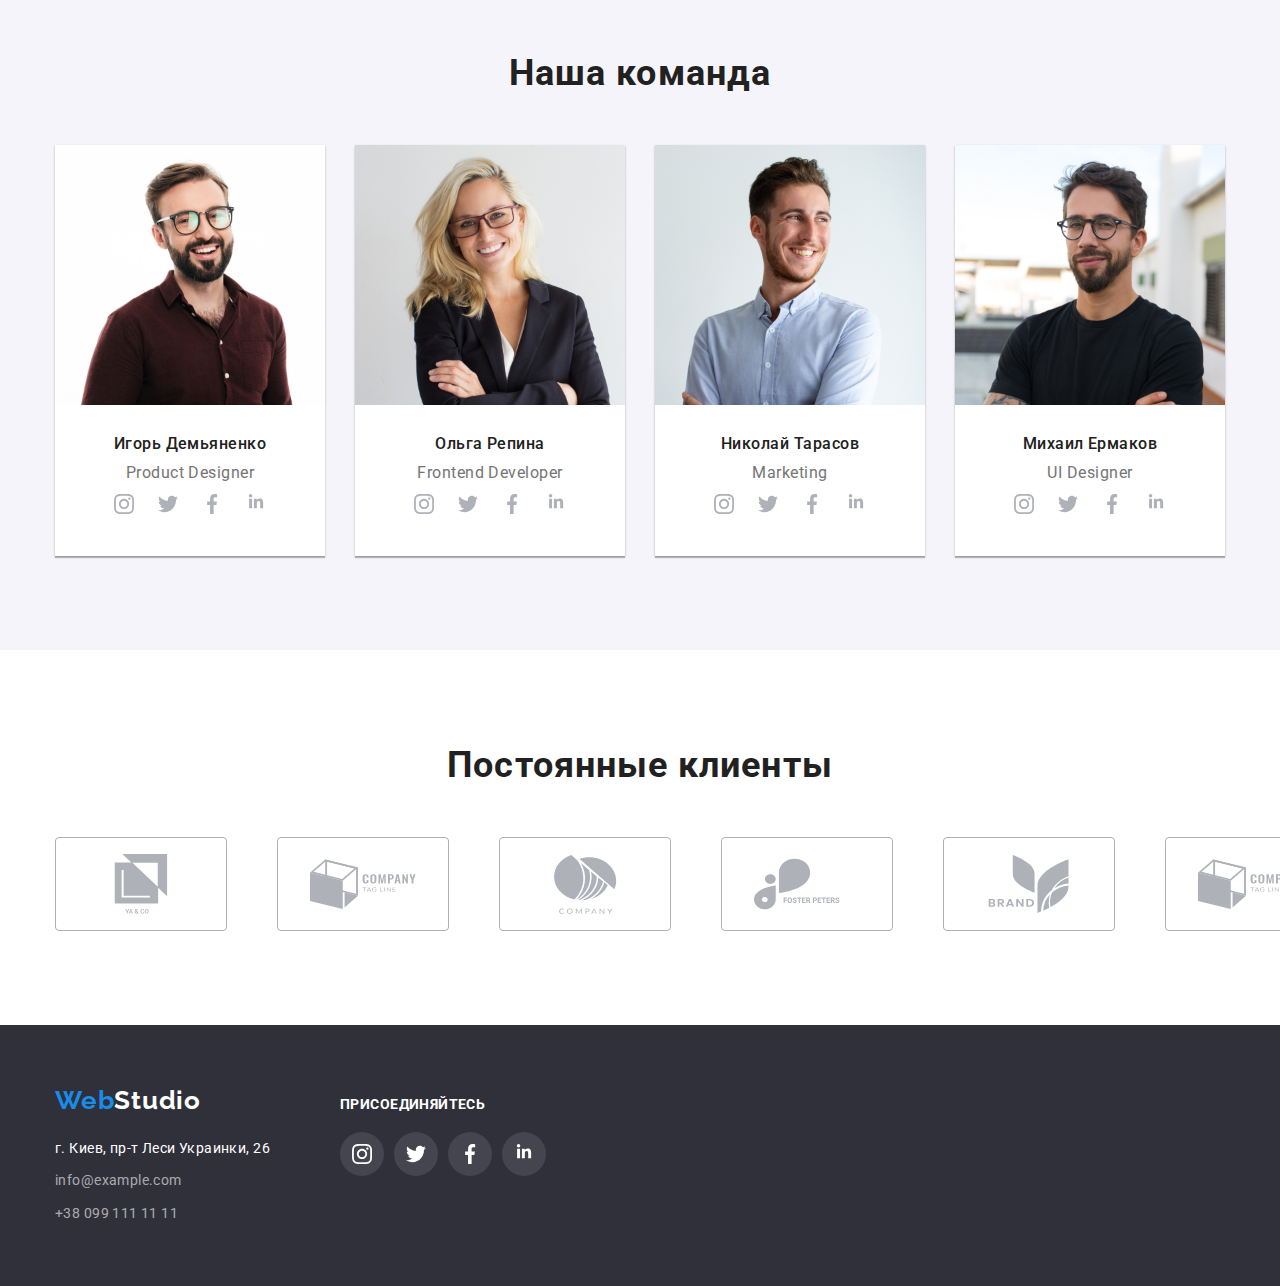
==== commit 4cb401e6: "modd-4" ====
--- a/index.html
+++ b/index.html
@@ -7,8 +7,8 @@
     <link rel="preconnect" href="https://fonts.googleapis.com" />
     <link rel="preconnect" href="https://fonts.gstatic.com" crossorigin />
     <link
+      href="https://fonts.googleapis.com/css2?family=Raleway:wght@700&family=Roboto:wght@400;500;700;900&display=swap"
       rel="stylesheet"
-      href="https://fonts.googleapis.com/css2?family=Raleway:wght@700&amp;family=Roboto:wght@400;500;700;900&amp;display=swap"
     />
     <title>WebStudio</title>
     <link
@@ -35,16 +35,20 @@
 
         <ul class="header-contacts list">
           <li class="header-item">
-            <a class="header-contact link" href="mailto:info@devstudio.com">info@devstudio.com</a>
-            <svg class="mail" width="16;" height="12px">
-              <use href="./images/symbol-defs.svg#icon-mail"></use>
-            </svg>
+            <a class="header-contact link" href="mailto:info@devstudio.com"
+              ><svg class="header-contacts-item-img" height="12" width="16">
+                <use href="./images/symbol-defs.svg#icon-mail"></use>
+              </svg>
+              info@devstudio.com</a
+            >
           </li>
           <li class="header-item">
-            <a class="header-contact link envelope" href="tel:+380961111111">+38 096 111 11 11</a>
-            <svg class="mail" width="10;" height="16px;">
-              <use href="./images/symbol-defs.svg#icon-smartphone"></use>
-            </svg>
+            <a class="header-contact link" href="tel:+380961111111"
+              ><svg class="header-contacts-item-img" height="16" width="10">
+                <use href="./images/symbol-defs.svg#icon-smartphone"></use>
+              </svg>
+              +38 096 111 11 11</a
+            >
           </li>
         </ul>
       </div>
@@ -69,8 +73,8 @@
           <h2 class="visually-hidden">Качества</h2>
           <ul class="reasons-list list">
             <li class="reasons-item">
-              <div class="icon">
-                <svg class="antena-icon" widht="70px" heigt="70px">
+              <div class="reasons-item-fon">
+                <svg class="reasons-item-img" height="70" width="70">
                   <use href="./images/symbol-defs.svg#icon-antenna"></use>
                 </svg>
               </div>
@@ -80,8 +84,8 @@
               </p>
             </li>
             <li class="reasons-item">
-              <div class="icon">
-                <svg class="antena-icon" widht="70px" heigt="70px">
+              <div class="reasons-item-fon">
+                <svg class="reasons-item-img" height="70" width="70">
                   <use href="./images/symbol-defs.svg#icon-clock"></use>
                 </svg>
               </div>
@@ -91,8 +95,8 @@
               </p>
             </li>
             <li class="reasons-item">
-              <div class="icon">
-                <svg class="antena-icon" widht="70px" heigt="70px">
+              <div class="reasons-item-fon">
+                <svg class="reasons-item-img" height="70" width="70">
                   <use href="./images/symbol-defs.svg#icon-diagram"></use>
                 </svg>
               </div>
@@ -102,8 +106,8 @@
               </p>
             </li>
             <li class="reasons-item">
-              <div class="icon">
-                <svg class="antena-icon" widht="70px" heigt="70px">
+              <div class="reasons-item-fon">
+                <svg class="reasons-item-img" height="70" width="70">
                   <use href="./images/symbol-defs.svg#icon-astronaut"></use>
                 </svg>
               </div>
@@ -170,34 +174,30 @@
               <div class="card-content">
                 <h3 class="specialist-item-title">Игорь Демьяненко</h3>
                 <p class="specialist-text" lang="en">Product Designer</p>
-                <ul class="master-icon-list">
-                  <li class="master-icon-item">
-                    <a href class="master-icon-link">
-                      <svg class="master-icon-icon" width="20px" height="20px">
-                        <use href="images/symbol-defs.svg#icon-instagram"></use>
-                      </svg>
-                    </a>
-                  </li>
-                  <li class="master-icon-item">
-                    <a href class="master-icon-link">
-                      <svg class="master-icon-icon" width="20px" height="20px">
-                        <use href="./images/symbol-defs.svg#icon-twitter-1"></use>
-                      </svg>
-                    </a>
-                  </li>
-                  <li class="master-icon-item">
-                    <a href class="master-icon-link">
-                      <svg class="master-icon-icon" width="20px" height="20px">
-                        <use href="./images/symbol-defs.svg#icon-facebook"></use>
-                      </svg>
-                    </a>
-                  </li>
-                  <li class="master-icon-item">
-                    <a href class="master-icon-link">
-                      <svg class="master-icon-icon" width="20px" height="20px">
-                        <use href="./images/symbol-defs.svg#icon-linkedin"></use>
-                      </svg>
-                    </a>
+                <ul class="specialist-item-soc-list list">
+                  <li class="specialist-item-soc-item">
+                    <a class="specialist-item-soc-link link" href=""
+                      ><svg class="specialist-item-soc-icon" widht="20" height="20">
+                        <use href="./images/symbol-defs.svg#icon-instagram"></use></svg
+                    ></a>
+                  </li>
+                  <li class="specialist-item-soc-item">
+                    <a class="specialist-item-soc-link link" href=""
+                      ><svg class="specialist-item-soc-icon" widht="20" height="20">
+                        <use href="./images/symbol-defs.svg#icon-twitter-1"></use></svg
+                    ></a>
+                  </li>
+                  <li class="specialist-item-soc-item">
+                    <a class="specialist-item-soc-link link" href=""
+                      ><svg class="specialist-item-soc-icon" widht="20" height="20">
+                        <use href="./images/symbol-defs.svg#icon-facebook"></use></svg
+                    ></a>
+                  </li>
+                  <li class="specialist-item-soc-item">
+                    <a class="specialist-item-soc-link link" href=""
+                      ><svg class="specialist-item-soc-icon" widht="20" height="20">
+                        <use href="./images/symbol-defs.svg#icon-linkedin"></use></svg
+                    ></a>
                   </li>
                 </ul>
               </div>
@@ -213,6 +213,32 @@
               <div class="card-content">
                 <h3 class="specialist-item-title">Ольга Репина</h3>
                 <p class="specialist-text" lang="en">Frontend Developer</p>
+                <ul class="specialist-item-soc-list list">
+                  <li class="specialist-item-soc-item">
+                    <a class="specialist-item-soc-link link" href=""
+                      ><svg class="specialist-item-soc-icon" widht="20" height="20">
+                        <use href="./images/symbol-defs.svg#icon-instagram"></use></svg
+                    ></a>
+                  </li>
+                  <li class="specialist-item-soc-item">
+                    <a class="specialist-item-soc-link link" href=""
+                      ><svg class="specialist-item-soc-icon" widht="20" height="20">
+                        <use href="./images/symbol-defs.svg#icon-twitter-1"></use></svg
+                    ></a>
+                  </li>
+                  <li class="specialist-item-soc-item">
+                    <a class="specialist-item-soc-link link" href=""
+                      ><svg class="specialist-item-soc-icon" widht="20" height="20">
+                        <use href="./images/symbol-defs.svg#icon-facebook"></use></svg
+                    ></a>
+                  </li>
+                  <li class="specialist-item-soc-item">
+                    <a class="specialist-item-soc-link link" href=""
+                      ><svg class="specialist-item-soc-icon" widht="20" height="20">
+                        <use href="./images/symbol-defs.svg#icon-linkedin"></use></svg
+                    ></a>
+                  </li>
+                </ul>
               </div>
             </li>
             <li class="specialist-item">
@@ -226,6 +252,32 @@
               <div class="card-content">
                 <h3 class="specialist-item-title">Николай Тарасов</h3>
                 <p class="specialist-text" lang="en">Marketing</p>
+                <ul class="specialist-item-soc-list list">
+                  <li class="specialist-item-soc-item">
+                    <a class="specialist-item-soc-link link" href=""
+                      ><svg class="specialist-item-soc-icon" widht="20" height="20">
+                        <use href="./images/symbol-defs.svg#icon-instagram"></use></svg
+                    ></a>
+                  </li>
+                  <li class="specialist-item-soc-item">
+                    <a class="specialist-item-soc-link link" href=""
+                      ><svg class="specialist-item-soc-icon" widht="20" height="20">
+                        <use href="./images/symbol-defs.svg#icon-twitter-1"></use></svg
+                    ></a>
+                  </li>
+                  <li class="specialist-item-soc-item">
+                    <a class="specialist-item-soc-link link" href=""
+                      ><svg class="specialist-item-soc-icon" widht="20" height="20">
+                        <use href="./images/symbol-defs.svg#icon-facebook"></use></svg
+                    ></a>
+                  </li>
+                  <li class="specialist-item-soc-item">
+                    <a class="specialist-item-soc-link link" href=""
+                      ><svg class="specialist-item-soc-icon" widht="20" height="20">
+                        <use href="./images/symbol-defs.svg#icon-linkedin"></use></svg
+                    ></a>
+                  </li>
+                </ul>
               </div>
             </li>
             <li class="specialist-item">
@@ -239,104 +291,134 @@
               <div class="card-content">
                 <h3 class="specialist-item-title">Михаил Ермаков</h3>
                 <p class="specialist-text" lang="en">UI Designer</p>
+                <ul class="specialist-item-soc-list list">
+                  <li class="specialist-item-soc-item">
+                    <a class="specialist-item-soc-link link" href=""
+                      ><svg class="specialist-item-soc-icon" widht="20" height="20">
+                        <use href="./images/symbol-defs.svg#icon-instagram"></use></svg
+                    ></a>
+                  </li>
+                  <li class="specialist-item-soc-item">
+                    <a class="specialist-item-soc-link link" href=""
+                      ><svg class="specialist-item-soc-icon" widht="20" height="20">
+                        <use href="./images/symbol-defs.svg#icon-twitter-1"></use></svg
+                    ></a>
+                  </li>
+                  <li class="specialist-item-soc-item">
+                    <a class="specialist-item-soc-link link" href=""
+                      ><svg class="specialist-item-soc-icon" widht="20" height="20">
+                        <use href="./images/symbol-defs.svg#icon-facebook"></use></svg
+                    ></a>
+                  </li>
+                  <li class="specialist-item-soc-item">
+                    <a class="specialist-item-soc-link link" href=""
+                      ><svg class="specialist-item-soc-icon" widht="20" height="20">
+                        <use href="./images/symbol-defs.svg#icon-linkedin"></use></svg
+                    ></a>
+                  </li>
+                </ul>
               </div>
             </li>
           </ul>
         </div>
       </section>
+      <!-- section-clients 5 -->
       <section class="clients">
-        <div class="container">
+        <div class="container-clients container">
           <h2 class="clients-title">Постоянные клиенты</h2>
-          <ul class="icon-company-list">
-            <li class="company-item">
-              <a class="icon-company" href="">
-                <svg class="button-icon" width="106px" height="60px">
+          <ul class="clients-list list">
+            <li class="clients-item">
+              <a class="clients-list-div" href=""
+                ><svg class="clients-img" width="106" height="60" width="106" height="60">
                   <use href="./images/symbol-defs.svg#icon-Union"></use></svg
               ></a>
             </li>
-            <li class="company-item">
-              <a class="icon-company" href="">
-                <svg class="button-icon" width="106px" height="60px">
-                  <use href="./images/symbol-defs.svg#icon-compani"></use>
-                </svg>
-              </a>
-            </li>
-            <li class="company-item">
-              <a class="icon-company" href="">
-                <svg class="button-icon" width="106px" height="60px">
-                  <use href="./images/symbol-defs.svg#icon-companilist"></use>
-                </svg>
-              </a>
-            </li>
-            <li class="company-item">
-              <a class="icon-company" href="">
-                <svg class="button-icon" width="106px" height="60px">
-                  <use href="./images/symbol-defs.svg#icon-fosterpeters"></use>
-                </svg>
-              </a>
-            </li>
-            <li class="company-item">
-              <a class="icon-company" href="">
-                <svg class="button-icon" width="106px" height="60px">
-                  <use href="./images/symbol-defs.svg#icon-brend"></use>
-                </svg>
-              </a>
-            </li>
-            <li class="company-item">
-              <a class="icon-company" href="">
-                <svg class="button-icon" width="106px" height="60px">
-                  <use href="./images/symbol-defs.svg#icon-tagline"></use>
-                </svg>
-              </a>
+            <li class="clients-item">
+              <a class="clients-list-div" href=""
+                ><svg class="clients-img" width="106" height="60">
+                  <use href="./images/symbol-defs.svg#icon-tagline"></use></svg
+              ></a>
+            </li>
+            <li class="clients-item">
+              <a class="clients-list-div" href=""
+                ><svg class="clients-img" width="106" height="60">
+                  <use href="./images/symbol-defs.svg#icon-companilist"></use></svg
+              ></a>
+            </li>
+            <li class="clients-item">
+              <a class="clients-list-div" href=""
+                ><svg class="clients-img" width="106" height="60">
+                  <use href="./images/symbol-defs.svg#icon-fosterpeters"></use></svg
+              ></a>
+            </li>
+            <li class="clients-item">
+              <a class="clients-list-div" href=""
+                ><svg class="clients-img" width="106" height="60">
+                  <use href="./images/symbol-defs.svg#icon-brend"></use></svg
+              ></a>
+            </li>
+            <li class="clients-item">
+              <a class="clients-list-div" href=""
+                ><svg class="clients-img" width="106" height="60">
+                  <use href="./images/symbol-defs.svg#icon-tagline"></use></svg
+              ></a>
             </li>
           </ul>
         </div>
       </section>
     </main>
 
-    <!-- section 5 -->
+    <!-- section 6 -->
     <footer class="footer">
-      <div class="container">
-        <a class="logo link" href="/index.html">Web<span class="logo-footer">Studio</span></a>
-        <address class="address">
-          <ul class="footer-list list">
-            <li class="footer-address">
-              <a class="footer-map link" href="https://goo.gl/maps/9qzrubKN1GBcPVM38" target="blank"
-                >г. Киев, пр-т Леси Украинки, 26</a
-              >
-            </li>
-            <li class="footer-item">
-              <a class="footer-contact link" href="mailto:info@example.com">info@example.com</a>
-            </li>
-            <li class="footer-item">
-              <a class="footer-contact link" href="tel:+380991111111">+38 099 111 11 11</a>
-            </li>
-          </ul>
-        </address>
-        <div class="footer-link">
-          <h2 class="footer-title">присоединяйтесь</h2>
-          <ul class="footer-icon-list">
-            <li class="footer-icon-item">
-              <a href class="footer-icon-link"
-                ><svg class="footer-icon-icon" width="20px" height="20px">
+      <div class="container-foter container">
+        <div class="footer-main">
+          <a class="logo-footer-first link" href="/index.html"
+            >Web<span class="logo-footer">Studio</span></a
+          >
+          <address class="address">
+            <ul class="footer-list list">
+              <li class="footer-address">
+                <a
+                  class="footer-map link"
+                  href="https://goo.gl/maps/9qzrubKN1GBcPVM38"
+                  target="blank"
+                  >г. Киев, пр-т Леси Украинки, 26</a
+                >
+              </li>
+              <li class="footer-item">
+                <a class="footer-contact link" href="mailto:info@example.com">info@example.com</a>
+              </li>
+              <li class="footer-item">
+                <a class="footer-contact link" href="tel:+380991111111">+38 099 111 11 11</a>
+              </li>
+            </ul>
+          </address>
+        </div>
+
+        <div class="footer-social">
+          <p class="footer-social-title">присоединяйтесь</p>
+          <ul class="footer-soc-list list">
+            <li class="footer-soc-item">
+              <a class="footer-soc-link link" href=""
+                ><svg class="footer-soc-icon" width="20" height="20">
                   <use href="./images/symbol-defs.svg#icon-instagram"></use></svg
               ></a>
             </li>
-            <li class="footer-icon-item">
-              <a href class="footer-icon-link"
-                ><svg class="footer-icon-icon" width="20px" height="20px">
+            <li class="footer-soc-item">
+              <a class="footer-soc-link link" href=""
+                ><svg class="footer-soc-icon" width="20" height="20">
                   <use href="./images/symbol-defs.svg#icon-twitter-1"></use></svg
               ></a>
             </li>
-            <li class="footer-icon-item">
-              <a href class="footer-icon-link"
-                ><svg class="footer-icon-icon" width="20px" height="20px">
+            <li class="footer-soc-item">
+              <a class="footer-soc-link link" href=""
+                ><svg class="footer-soc-icon" width="20" height="20">
                   <use href="./images/symbol-defs.svg#icon-facebook"></use></svg
               ></a>
             </li>
-            <li class="footer-icon-item">
-              <a href class="footer-icon-link"
-                ><svg class="footer-icon-icon" width="20px" height="20px">
+            <li class="footer-soc-item">
+              <a class="footer-soc-link link" href=""
+                ><svg class="footer-soc-icon" width="20" height="20">
                   <use href="./images/symbol-defs.svg#icon-linkedin"></use></svg
               ></a>
             </li>
--- a/css/styles.css
+++ b/css/styles.css
@@ -9,7 +9,6 @@
   --pictures-margin: 30px;
   --title-text-color: #212121;
   --btn-hover-color: #188ce8;
-  --background-color: #f5f4fa;
 }
 
 body {
@@ -123,9 +122,6 @@
   letter-spacing: 0.02em;
   color: var(--header-color);
 }
-.header-nav {
-  margin-left: 93px;
-}
 
 .nav-list {
   display: flex;
@@ -146,7 +142,12 @@
   letter-spacing: 0.02em;
   color: var(--contact-color);
 }
-
+.header-contact:last-child {
+  margin-right: 0;
+  display: flex;
+  flex-direction: row;
+  align-items: center;
+}
 .header-contacts {
   display: flex;
   margin-left: auto;
@@ -157,35 +158,25 @@
 .header-item + .header-item {
   margin-left: 50px;
 }
-.mail {
-  vertical-align: middle;
+.header-contacts-item-img {
   fill: currentColor;
   margin-right: 10px;
-  width: 16px;
-  height: 12px;
-}
-.tel {
-  margin-right: 10px;
-  vertical-align: middle;
-  fill: currentColor;
-}
+}
+
 /* --------section 1-------- */
 
 .title {
+  background-image: linear-gradient(rgba(47, 48, 58, 0.4), rgba(47, 48, 58, 0.4)),
+    url(../images/bg-hero.jpg);
   background-color: #2f303a;
+  background-repeat: no-repeat;
+  background-position: center;
+
   text-align: center;
   padding-top: 200px;
   padding-bottom: 200px;
-  min-width: 1600px;
-  height: 600px;
-  margin-left: auto;
-  margin-right: auto;
-  background-image: linear-gradient(rgba(47, 48, 58, 0.4), rgba(47, 48, 58, 0.4)),
-    url(../images/bg-hero.jpg);
-  background-position: center;
-  background-repeat: no-repeat;
-  background-size: contain;
-}
+}
+
 .hero-container {
   padding-top: 200px;
   padding-bottom: 200px;
@@ -194,7 +185,6 @@
 .main-title {
   display: inline-block;
   width: 696px;
-  margin: 0 0 30px 0;
 
   font-style: normal;
   font-weight: 900;
@@ -225,13 +215,28 @@
 .main-btn:focus {
   background-color: var(--btn-hover-color);
 }
-
+.main-button-btn {
+  cursor: pointer;
+}
 /* --------section 2-------- */
 .reasons {
   background: #ffffff;
   padding-top: 88px;
   padding-bottom: 94px;
 }
+.reasons-item-fon {
+  width: 270px;
+  height: 120px;
+  background: #f5f4fa;
+  border-radius: 4px;
+  margin-bottom: 30px;
+  display: flex;
+  justify-content: center;
+  align-items: center;
+}
+.reasons-item-img {
+  fill: #212121;
+}
 .reasons-list {
   display: flex;
 }
@@ -243,34 +248,6 @@
 .reasons-item:last-child {
   margin-right: 0;
 }
-.antena-icon {
-  fill: currentColor;
-}
-.icon {
-  display: flex;
-  align-items: center;
-  justify-content: center;
-  width: 270px;
-  height: 120px;
-  margin-bottom: 30px;
-  background-color: var(--background-color);
-  border-radius: 4px;
-  margin-right: 10px;
-  fill: var(--contact-color);
-}
-
-/* .reasons-item:nth-child(1)::before {
-  background-image: url();
-}
-.reasons-item:nth-child(2)::before {
-  background-image: url();
-}
-.reasons-item:nth-child(3)::before {
-  background-image: url();
-}
-.reasons-item:nth-child(4)::before {
-  background-image: url();
-} */
 .reasons-title {
   margin-bottom: 0;
 
@@ -357,37 +334,6 @@
   box-shadow: 0px 1px 3px rgba(0, 0, 0, 0.12), 0px 1px 1px rgba(0, 0, 0, 0.14),
     0px 2px 1px rgba(0, 0, 0, 0.2);
 }
-.master-icon-list {
-  margin-top: 16px;
-  display: flex;
-  justify-content: center;
-}
-.master-icon-link {
-  width: 44px;
-  height: 44px;
-  border-radius: 50%;
-  display: flex;
-  align-items: center;
-  justify-content: center;
-}
-.master-icon-icon {
-  fill: #afb1b8;
-}
-.master-icon-link:hover {
-  background-color: var(--allocate-color);
-}
-.master-icon-link:focus {
-  background-color: var(--allocate-color);
-}
-.master-icon-link:hover .master-icon-icon {
-  fill: var(--button-text);
-}
-.master-icon-link:focus .master-soc-icon {
-  fill: var(--button-text);
-}
-.master-icon-item + .master-icon-item {
-  margin-left: 10px;
-}
 
 /* .specialist-item {
   flex-basis: calc(100% / 4 - var(--pictures-margin));
@@ -425,46 +371,72 @@
   letter-spacing: 0.03em;
   color: #757575;
 }
-/* --------section clients-------- */
+.specialist-item-soc-list {
+  display: flex;
+  justify-content: center;
+}
+.specialist-item-soc-link {
+  width: 44px;
+  height: 44px;
+  border-radius: 50%;
+  display: flex;
+  justify-content: center;
+  align-items: center;
+  color: #afb1b8;
+}
+.specialist-item-soc-icon {
+  fill: currentColor;
+}
+.specialist-item-soc-link:hover,
+.specialist-item-soc-link:focus {
+  background-color: var(--allocate-color);
+  color: var(--logo-footer);
+}
+/* clients */
+
 .clients {
-  padding-top: 94px;
-  padding-bottom: 94px;
-  justify-content: center;
+  padding: 94px 0;
 }
 .clients-title {
+  font-weight: 700;
   font-size: 36px;
-  line-height: 1.16;
-  text-align: center;
-  letter-spacing: 0.03em;
-  color: var(--title-text-color);
+  line-height: 1.17;
+  text-align: center;
+  letter-spacing: 0.03em;
+  margin: 0 auto;
   margin-bottom: 50px;
 }
-.icon-company-list {
-  display: flex;
-  justify-content: center;
-}
-.company-item {
-  margin-right: 30px;
-}
-.icon-company {
+.clients-list {
+  display: flex;
+  justify-content: space-between;
+}
+.clients-item:hover,
+.clients-item:focus,
+.clients-list-div:hover,
+.clients-list-div:focus {
+  border: 1px solid var(--allocate-color);
+  color: var(--allocate-color);
+}
+.clients-item + .clients-item {
+  margin-left: 50px;
+}
+.clients-item {
+  display: inline-block;
+  border: 1px solid #afb1b8;
+  border-radius: 4px;
   color: #afb1b8;
-  display: flex;
-  align-items: center;
-  justify-content: center;
+}
+.clients-list-div {
   width: 170px;
   height: 92px;
-  border-radius: 4px;
-  border: 1px solid #afb1b8;
-}
-.button-icon {
+  display: flex;
+  justify-content: center;
+
+  align-items: center;
+  color: currentColor;
+}
+.clients-img {
   fill: currentColor;
-}
-.icon-company:hover {
-  color: var(--allocate-color);
-  border: 1px solid var(--allocate-color);
-}
-.icon-company:focus {
-  color: var(--allocate-color);
 }
 /* --------section 5-------- */
 .footer {
@@ -472,6 +444,21 @@
   padding-top: 60px;
   padding-bottom: 60px;
 }
+.container-logo {
+  margin-right: 70px;
+}
+.logo-footer-first {
+  font-family: 'Raleway', sans-serif;
+  font-weight: 700;
+  font-size: 26px;
+  line-height: 1.19;
+  letter-spacing: 0.03em;
+  color: var(--btn-hover-color);
+}
+.address {
+  font-style: normal;
+  margin-top: 20px;
+}
 .footer-list {
   margin-top: 20px;
   margin-bottom: 0;
@@ -516,7 +503,9 @@
   letter-spacing: 0.03em;
   color: #ffffff;
 }
-
+.footer-main {
+  margin-right: 70px;
+}
 .footer-contact {
   font-style: normal;
   font-weight: 400;
@@ -525,42 +514,43 @@
   letter-spacing: 0.03em;
   color: rgba(255, 255, 255, 0.6);
 }
-
-/* ----присоединайся -----*/
-.footer-link {
-  margin-left: 70px;
-}
-.footer-title {
-  font-size: 14px;
-  line-height: 1.14px;
+.container-foter {
+  display: flex;
+  align-items: baseline;
+  justify-self: flex-start;
+}
+/* ------social-------- */
+
+.footer-social-title {
+  font-weight: 700;
+  font-size: 14px;
+  line-height: 16px;
   letter-spacing: 0.03em;
   text-transform: uppercase;
-  color: var(--title-color);
-  margin-bottom: 20px;
-}
-.footer-icon-list {
-  display: flex;
-  justify-content: center;
-}
-.footer-icon-link {
-  display: flex;
-  align-items: center;
-  justify-content: center;
-  background-color: rgba(255, 255, 255, 0.1);
+  color: #ffffff;
+  margin: 0 0 20px 0;
+}
+.footer-soc-list {
+  display: flex;
+}
+.footer-soc-link {
   width: 44px;
   height: 44px;
+  background: rgba(255, 255, 255, 0.1);
   border-radius: 50%;
-}
-.footer-icon-icon {
-  fill: var(--title-color);
-}
-.footer-icon-item + .footer-icon-item {
-  margin-left: 10px;
-}
-.footer-icon-link:hover {
-  background-color: var(--allocate-color);
-}
-.footer-icon-link:focus {
+  display: flex;
+  justify-content: center;
+  align-items: center;
+}
+.footer-soc-icon {
+  fill: var(--button-text);
+}
+.footer-soc-item + .footer-soc-item {
+  padding: 0;
+  margin: 0 0 0 10px;
+}
+.footer-soc-link:hover,
+.footer-soc-link:focus {
   background-color: var(--allocate-color);
 }
 /* --------portfolio------ */
@@ -679,17 +669,10 @@
   letter-spacing: 0.03em;
   color: var(--contact-color);
 }
-
-/* overlay */
-
-/* .overlay {
-  max-width: 1600px;
-  min-height: 600px;
-  margin-left: auto;
-  margin-right: auto;
-  background-repeat: no-repeat;
-  background-size: cover;
-  background-position: center;
-  background-image: linear-gradient(to right, rgba(47, 48, 58, 0.4), rgba(47, 48, 58, 0.4)),
-    url('../images/Img\ \(1\).jpg');
-} */
+.picture-item:hover,
+.picture-item:focus,
+.picture-lin:hover,
+.picture-lin:focus {
+  box-shadow: 0px 1px 1px rgba(0, 0, 0, 0.12), 0px 4px 4px rgba(0, 0, 0, 0.06),
+    1px 4px 6px rgba(0, 0, 0, 0.16);
+}
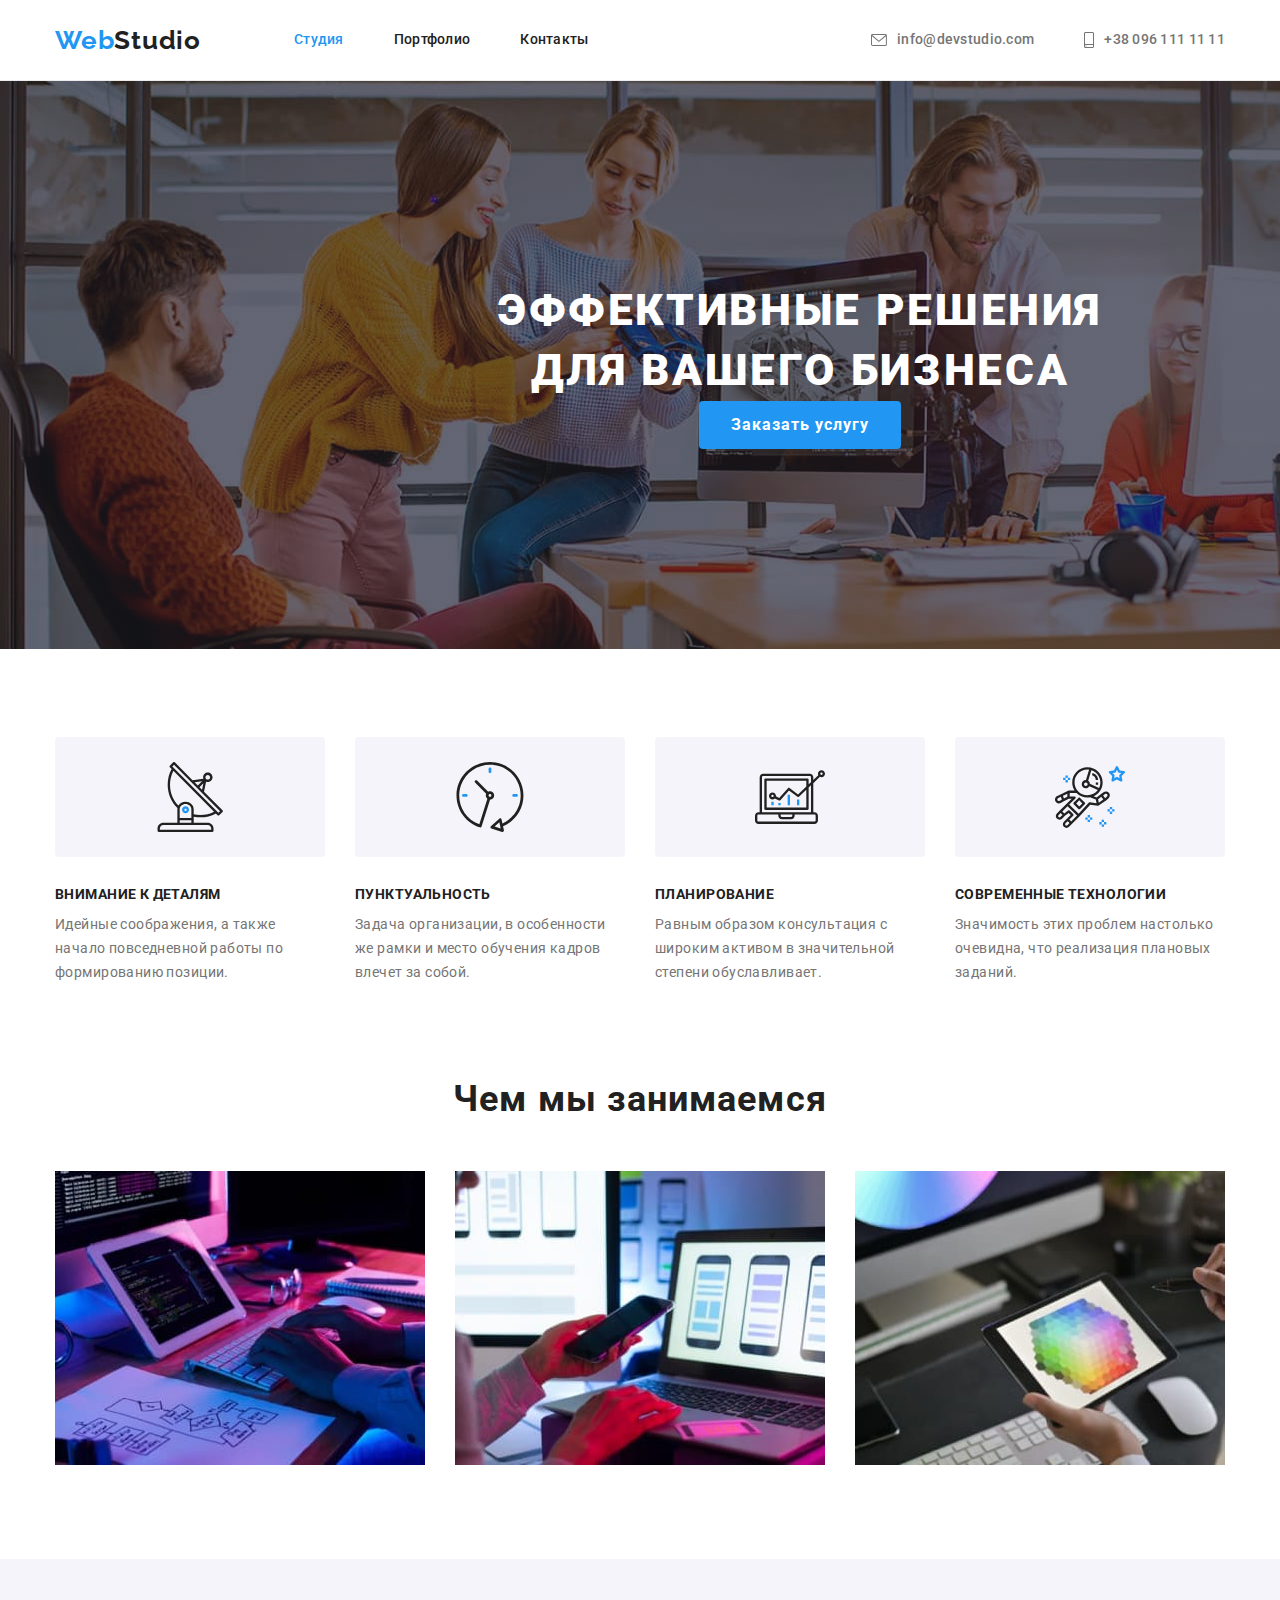
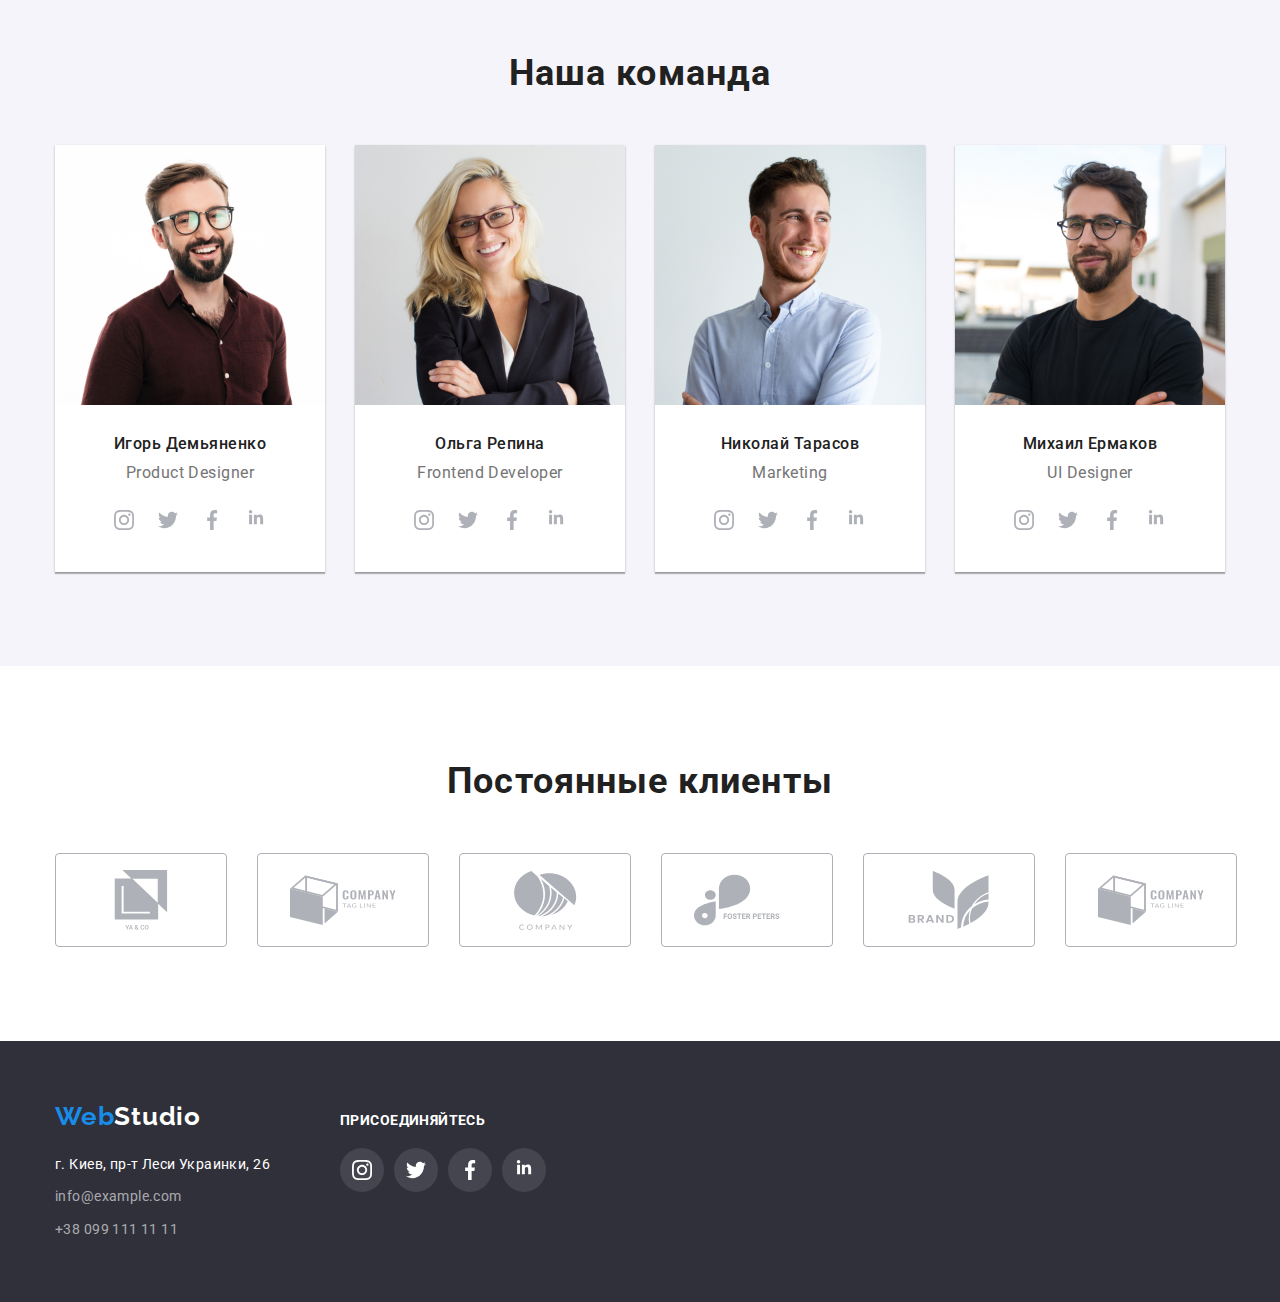
==== commit 5c0bb299: "правки-модуль -4" ====
--- a/index.html
+++ b/index.html
@@ -177,25 +177,25 @@
                 <ul class="specialist-item-soc-list list">
                   <li class="specialist-item-soc-item">
                     <a class="specialist-item-soc-link link" href=""
-                      ><svg class="specialist-item-soc-icon" widht="20" height="20">
+                      ><svg class="specialist-item-soc-icon" width="20" height="20">
                         <use href="./images/symbol-defs.svg#icon-instagram"></use></svg
                     ></a>
                   </li>
                   <li class="specialist-item-soc-item">
                     <a class="specialist-item-soc-link link" href=""
-                      ><svg class="specialist-item-soc-icon" widht="20" height="20">
+                      ><svg class="specialist-item-soc-icon" width="20" height="20">
                         <use href="./images/symbol-defs.svg#icon-twitter-1"></use></svg
                     ></a>
                   </li>
                   <li class="specialist-item-soc-item">
                     <a class="specialist-item-soc-link link" href=""
-                      ><svg class="specialist-item-soc-icon" widht="20" height="20">
+                      ><svg class="specialist-item-soc-icon" width="20" height="20">
                         <use href="./images/symbol-defs.svg#icon-facebook"></use></svg
                     ></a>
                   </li>
                   <li class="specialist-item-soc-item">
                     <a class="specialist-item-soc-link link" href=""
-                      ><svg class="specialist-item-soc-icon" widht="20" height="20">
+                      ><svg class="specialist-item-soc-icon" width="20" height="20">
                         <use href="./images/symbol-defs.svg#icon-linkedin"></use></svg
                     ></a>
                   </li>
@@ -216,25 +216,25 @@
                 <ul class="specialist-item-soc-list list">
                   <li class="specialist-item-soc-item">
                     <a class="specialist-item-soc-link link" href=""
-                      ><svg class="specialist-item-soc-icon" widht="20" height="20">
+                      ><svg class="specialist-item-soc-icon" width="20" height="20">
                         <use href="./images/symbol-defs.svg#icon-instagram"></use></svg
                     ></a>
                   </li>
                   <li class="specialist-item-soc-item">
                     <a class="specialist-item-soc-link link" href=""
-                      ><svg class="specialist-item-soc-icon" widht="20" height="20">
+                      ><svg class="specialist-item-soc-icon" width="20" height="20">
                         <use href="./images/symbol-defs.svg#icon-twitter-1"></use></svg
                     ></a>
                   </li>
                   <li class="specialist-item-soc-item">
                     <a class="specialist-item-soc-link link" href=""
-                      ><svg class="specialist-item-soc-icon" widht="20" height="20">
+                      ><svg class="specialist-item-soc-icon" width="20" height="20">
                         <use href="./images/symbol-defs.svg#icon-facebook"></use></svg
                     ></a>
                   </li>
                   <li class="specialist-item-soc-item">
                     <a class="specialist-item-soc-link link" href=""
-                      ><svg class="specialist-item-soc-icon" widht="20" height="20">
+                      ><svg class="specialist-item-soc-icon" width="20" height="20">
                         <use href="./images/symbol-defs.svg#icon-linkedin"></use></svg
                     ></a>
                   </li>
@@ -255,7 +255,7 @@
                 <ul class="specialist-item-soc-list list">
                   <li class="specialist-item-soc-item">
                     <a class="specialist-item-soc-link link" href=""
-                      ><svg class="specialist-item-soc-icon" widht="20" height="20">
+                      ><svg class="specialist-item-soc-icon" width="20" height="20">
                         <use href="./images/symbol-defs.svg#icon-instagram"></use></svg
                     ></a>
                   </li>
@@ -294,25 +294,25 @@
                 <ul class="specialist-item-soc-list list">
                   <li class="specialist-item-soc-item">
                     <a class="specialist-item-soc-link link" href=""
-                      ><svg class="specialist-item-soc-icon" widht="20" height="20">
+                      ><svg class="specialist-item-soc-icon" width="20" height="20">
                         <use href="./images/symbol-defs.svg#icon-instagram"></use></svg
                     ></a>
                   </li>
                   <li class="specialist-item-soc-item">
                     <a class="specialist-item-soc-link link" href=""
-                      ><svg class="specialist-item-soc-icon" widht="20" height="20">
+                      ><svg class="specialist-item-soc-icon" width="20" height="20">
                         <use href="./images/symbol-defs.svg#icon-twitter-1"></use></svg
                     ></a>
                   </li>
                   <li class="specialist-item-soc-item">
                     <a class="specialist-item-soc-link link" href=""
-                      ><svg class="specialist-item-soc-icon" widht="20" height="20">
+                      ><svg class="specialist-item-soc-icon" width="20" height="20">
                         <use href="./images/symbol-defs.svg#icon-facebook"></use></svg
                     ></a>
                   </li>
                   <li class="specialist-item-soc-item">
                     <a class="specialist-item-soc-link link" href=""
-                      ><svg class="specialist-item-soc-icon" widht="20" height="20">
+                      ><svg class="specialist-item-soc-icon" width="20" height="20">
                         <use href="./images/symbol-defs.svg#icon-linkedin"></use></svg
                     ></a>
                   </li>
--- a/css/styles.css
+++ b/css/styles.css
@@ -166,6 +166,7 @@
 /* --------section 1-------- */
 
 .title {
+  margin: 0 auto;
   background-image: linear-gradient(rgba(47, 48, 58, 0.4), rgba(47, 48, 58, 0.4)),
     url(../images/bg-hero.jpg);
   background-color: #2f303a;
@@ -175,6 +176,7 @@
   text-align: center;
   padding-top: 200px;
   padding-bottom: 200px;
+  width: 1600px;
 }
 
 .hero-container {
@@ -363,6 +365,7 @@
 }
 
 .specialist-text {
+  margin-bottom: 16px;
   font-style: normal;
   font-weight: 400;
   font-size: 16px;
@@ -418,7 +421,7 @@
   color: var(--allocate-color);
 }
 .clients-item + .clients-item {
-  margin-left: 50px;
+  margin-left: 30px;
 }
 .clients-item {
   display: inline-block;
@@ -433,7 +436,7 @@
   justify-content: center;
 
   align-items: center;
-  color: currentColor;
+  color: #afb1b8;
 }
 .clients-img {
   fill: currentColor;
@@ -592,7 +595,9 @@
 }
 
 .main-button-btn {
-  background: #2196f3;
+  background-color: #f5f4fa;
+  color: #212121;
+  cursor: pointer;
   line-height: 1.62;
   font-size: 16px;
   font-weight: 500;
@@ -602,7 +607,19 @@
   display: block;
   min-width: 73px;
   text-align: center;
-  color: var(--button-text);
+
+  background: #f5f4fa;
+  transition-duration: 250ms;
+  transition-property: color, background-color, box-shadow;
+  transition-timing-function: cubic-bezier(0.4, 0, 0.2, 1);
+}
+.main-button-btn:hover,
+.main-button-btn:focus {
+  background: #2196f3;
+  color: white;
+  cursor: pointer;
+  box-shadow: 0px 3px 1px rgb(0 0 0 / 10%), 0px 1px 2px rgb(0 0 0 / 8%),
+    0px 2px 2px rgb(0 0 0 / 12%);
 }
 
 .main-button:hover,
@@ -610,6 +627,8 @@
   background-color: #2196f3;
   color: #ffffff;
   cursor: pointer;
+  box-shadow: 0px 3px 1px rgba(0, 0, 0, 0.1), 0px 1px 2px rgba(0, 0, 0, 0.08),
+    0px 2px 2px rgba(0, 0, 0, 0.12);
 }
 
 /* -----section picture---- */
@@ -618,6 +637,18 @@
   flex-wrap: wrap;
   margin-left: calc(-1 * var(--pictures-margin));
   margin-top: calc(-1 * var(--pictures-margin));
+}
+.picture-link {
+  display: block;
+  transition-duration: 250ms;
+  transition-property: box-shadow;
+  transition-timing-function: cubic-bezier(0.4, 0, 0.2, 1);
+}
+.picture-link:hover,
+.picture-link:focus {
+  cursor: pointer;
+  box-shadow: 0px 1px 1px rgba(0, 0, 0, 0.12), 0px 4px 4px rgba(0, 0, 0, 0.06),
+    1px 4px 6px rgba(0, 0, 0, 0.16);
 }
 .border {
   border: 1px solid #eeeeee;
@@ -660,9 +691,7 @@
 }
 
 .picture-text {
-  padding-left: 24px;
   margin-top: 4px;
-  padding-bottom: 20px;
   font-weight: 400;
   font-size: 16px;
   line-height: 1.87;
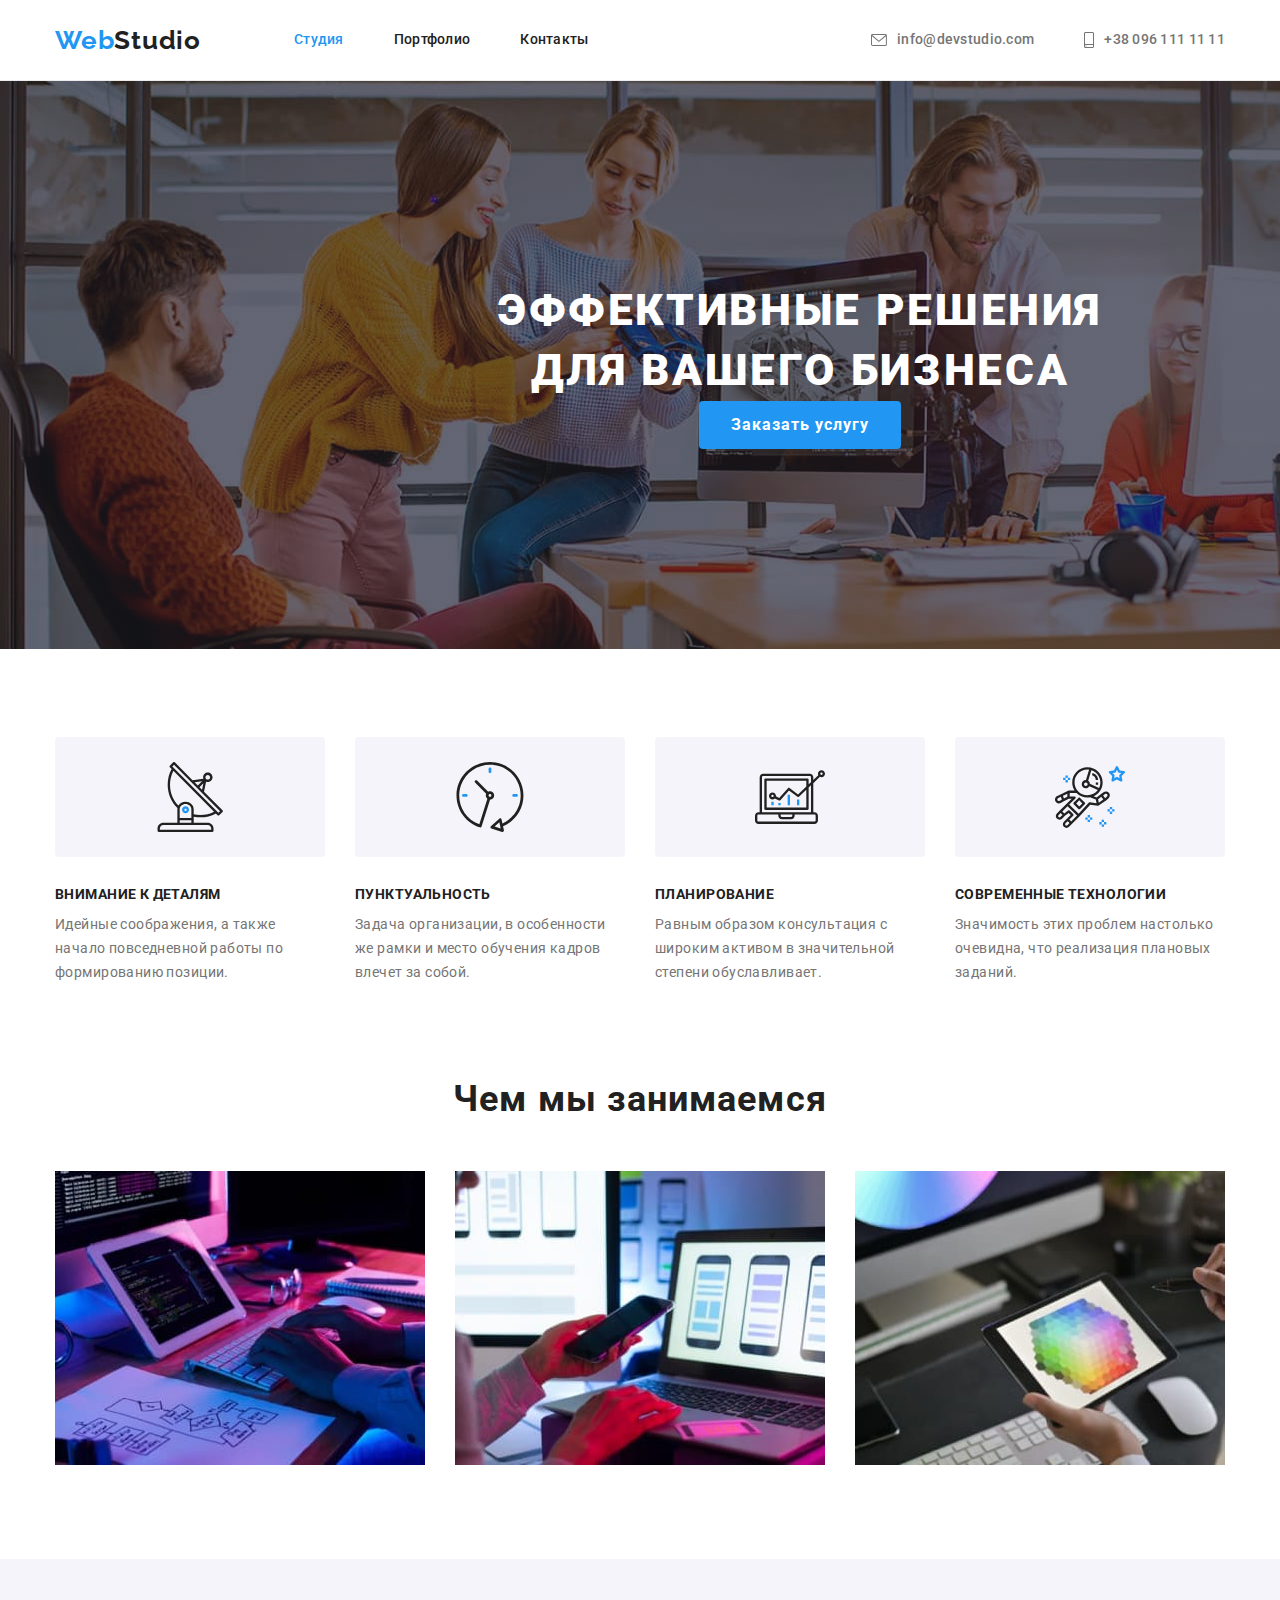
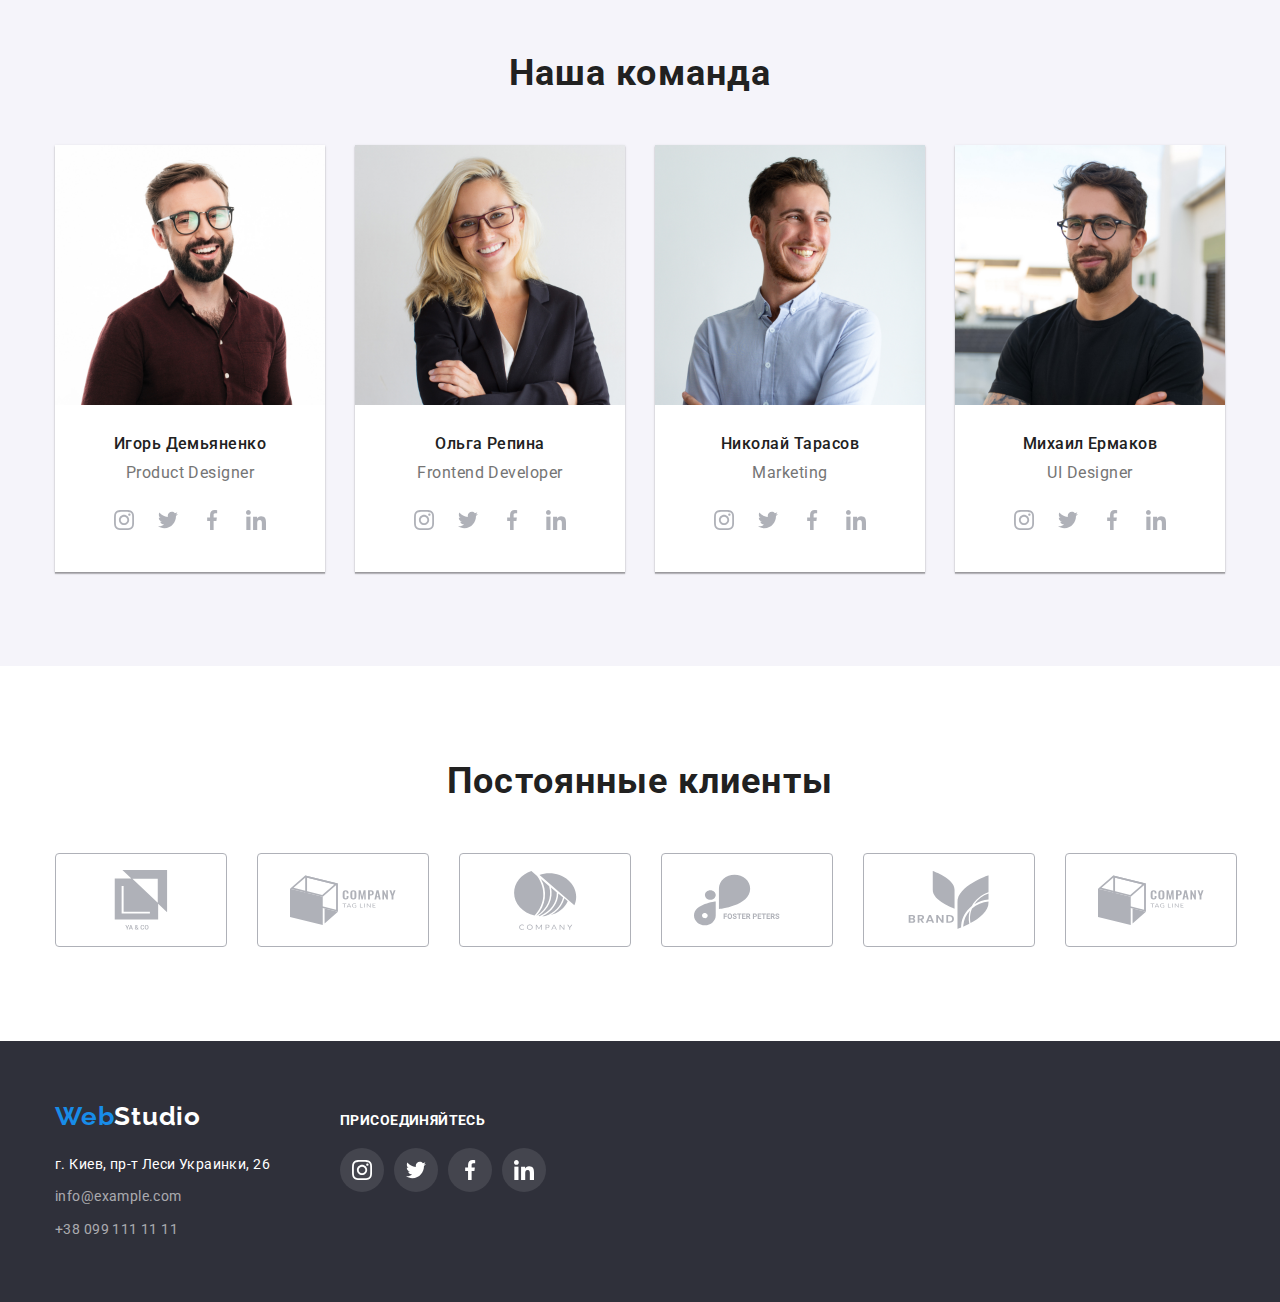
==== commit 1c01bd8f: "доработка-мод-4" ====
--- a/index.html
+++ b/index.html
@@ -196,7 +196,7 @@
                   <li class="specialist-item-soc-item">
                     <a class="specialist-item-soc-link link" href=""
                       ><svg class="specialist-item-soc-icon" width="20" height="20">
-                        <use href="./images/symbol-defs.svg#icon-linkedin"></use></svg
+                        <use href="./images/symbol-ddefs.svg#icon-linkedin-1"></use></svg
                     ></a>
                   </li>
                 </ul>
@@ -235,7 +235,7 @@
                   <li class="specialist-item-soc-item">
                     <a class="specialist-item-soc-link link" href=""
                       ><svg class="specialist-item-soc-icon" width="20" height="20">
-                        <use href="./images/symbol-defs.svg#icon-linkedin"></use></svg
+                        <use href="./images/symbol-ddefs.svg#icon-linkedin-1"></use></svg
                     ></a>
                   </li>
                 </ul>
@@ -274,7 +274,7 @@
                   <li class="specialist-item-soc-item">
                     <a class="specialist-item-soc-link link" href=""
                       ><svg class="specialist-item-soc-icon" widht="20" height="20">
-                        <use href="./images/symbol-defs.svg#icon-linkedin"></use></svg
+                        <use href="./images/symbol-ddefs.svg#icon-linkedin-1"></use></svg
                     ></a>
                   </li>
                 </ul>
@@ -313,7 +313,7 @@
                   <li class="specialist-item-soc-item">
                     <a class="specialist-item-soc-link link" href=""
                       ><svg class="specialist-item-soc-icon" width="20" height="20">
-                        <use href="./images/symbol-defs.svg#icon-linkedin"></use></svg
+                        <use href="./images/symbol-ddefs.svg#icon-linkedin-1"></use></svg
                     ></a>
                   </li>
                 </ul>
@@ -419,7 +419,7 @@
             <li class="footer-soc-item">
               <a class="footer-soc-link link" href=""
                 ><svg class="footer-soc-icon" width="20" height="20">
-                  <use href="./images/symbol-defs.svg#icon-linkedin"></use></svg
+                  <use href="./images/symbol-ddefs.svg#icon-linkedin-1"></use></svg
               ></a>
             </li>
           </ul>
